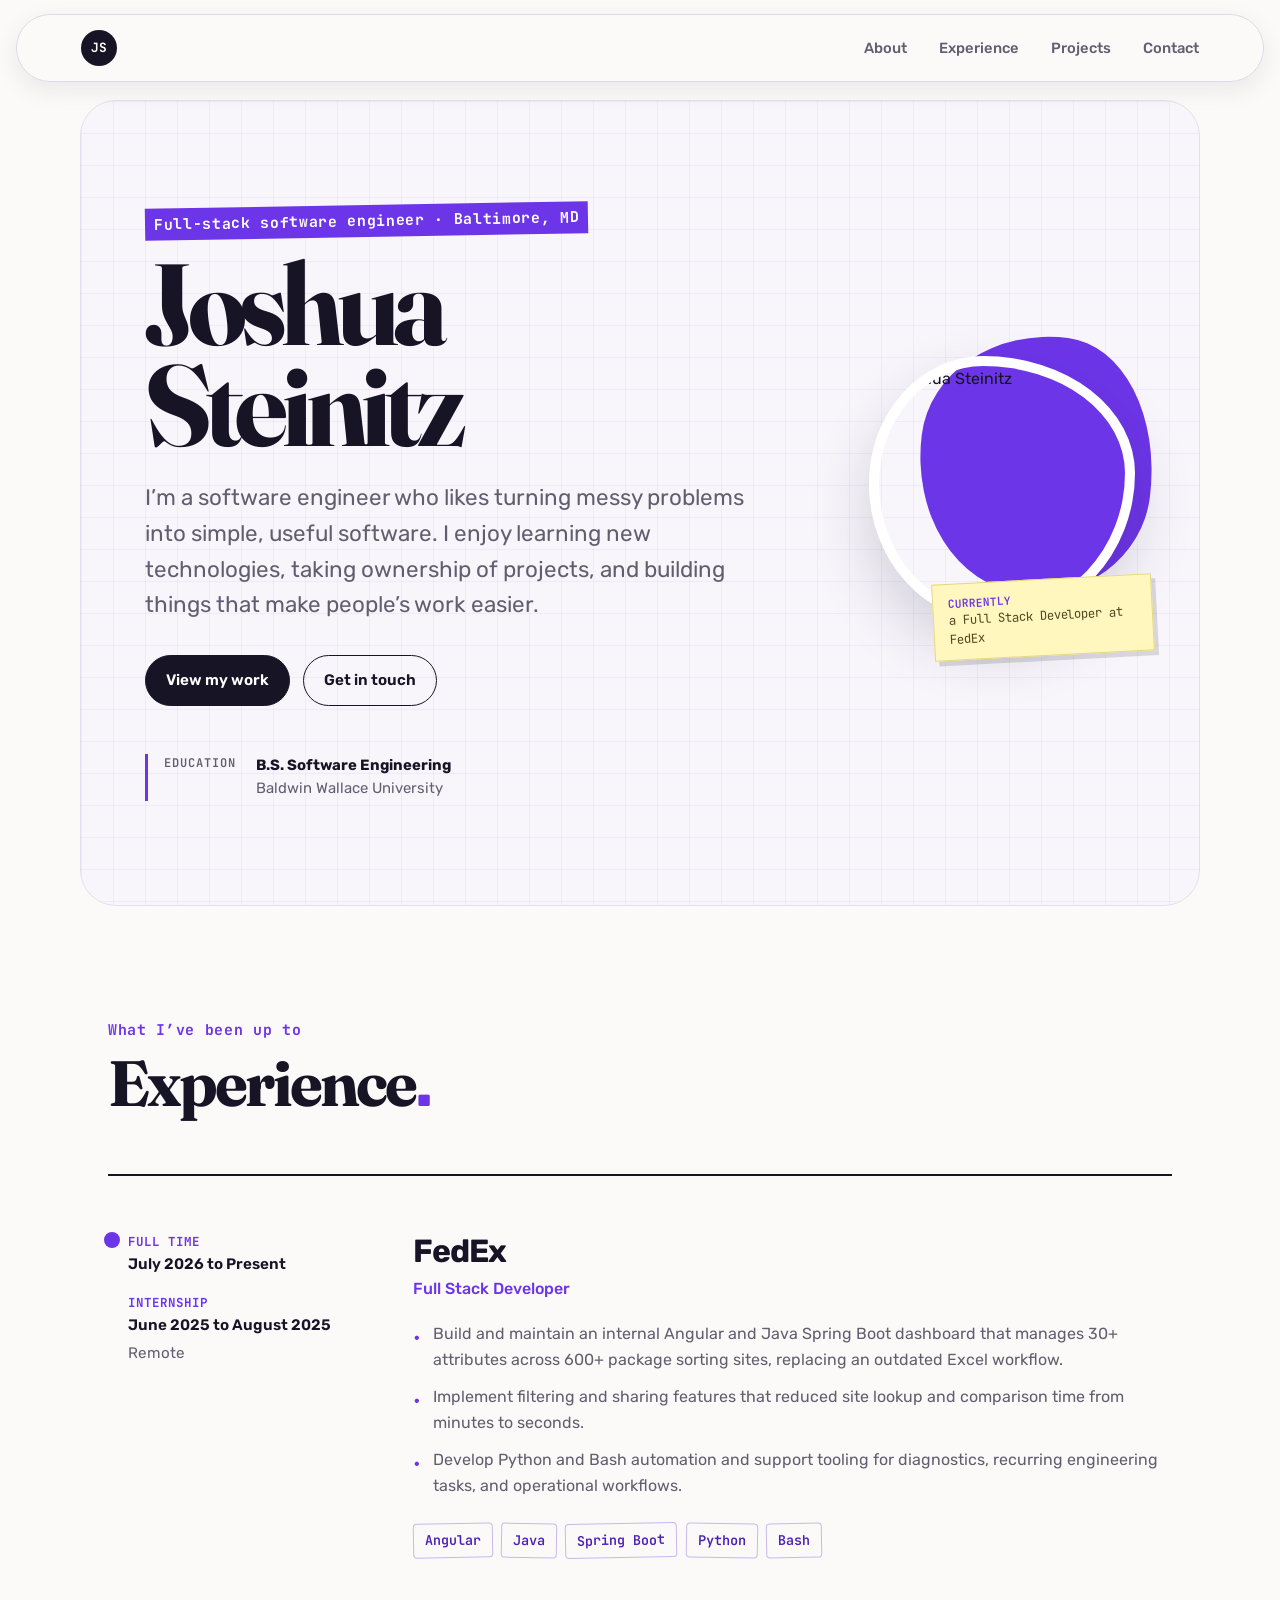
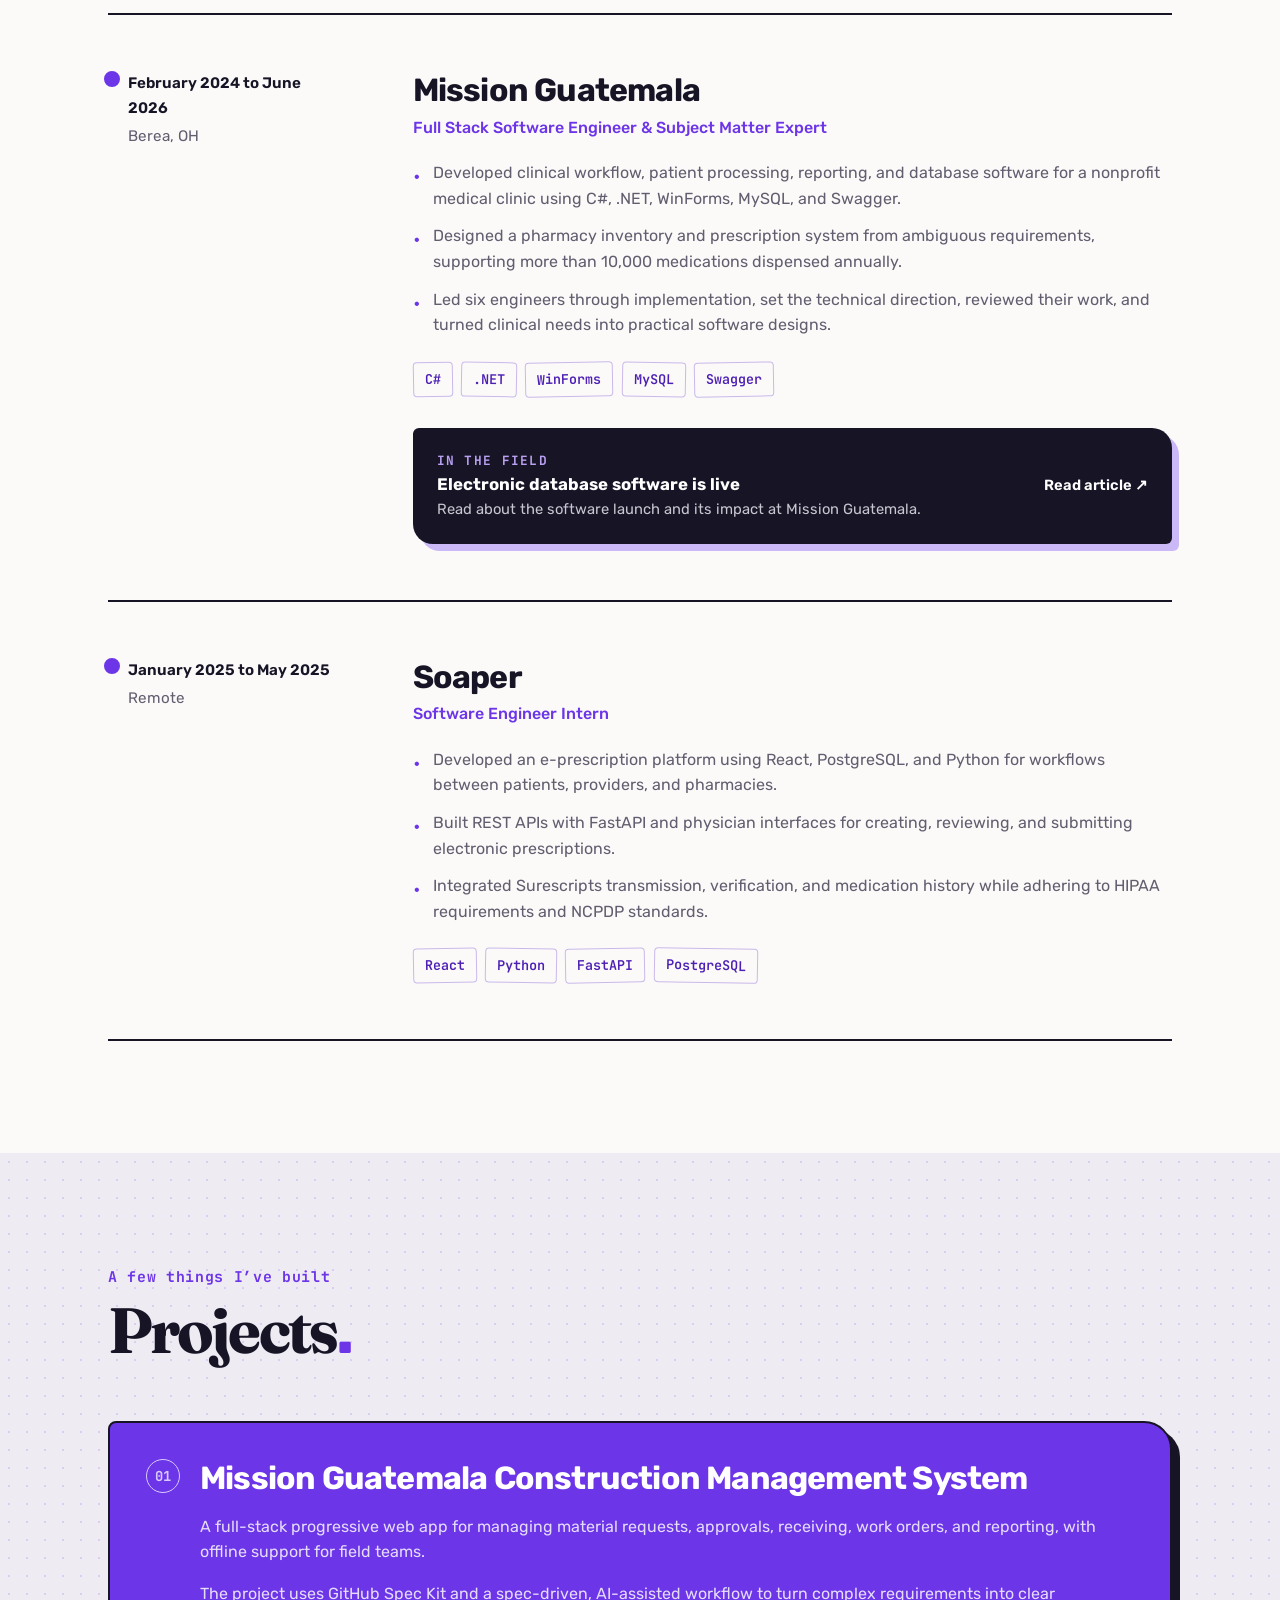
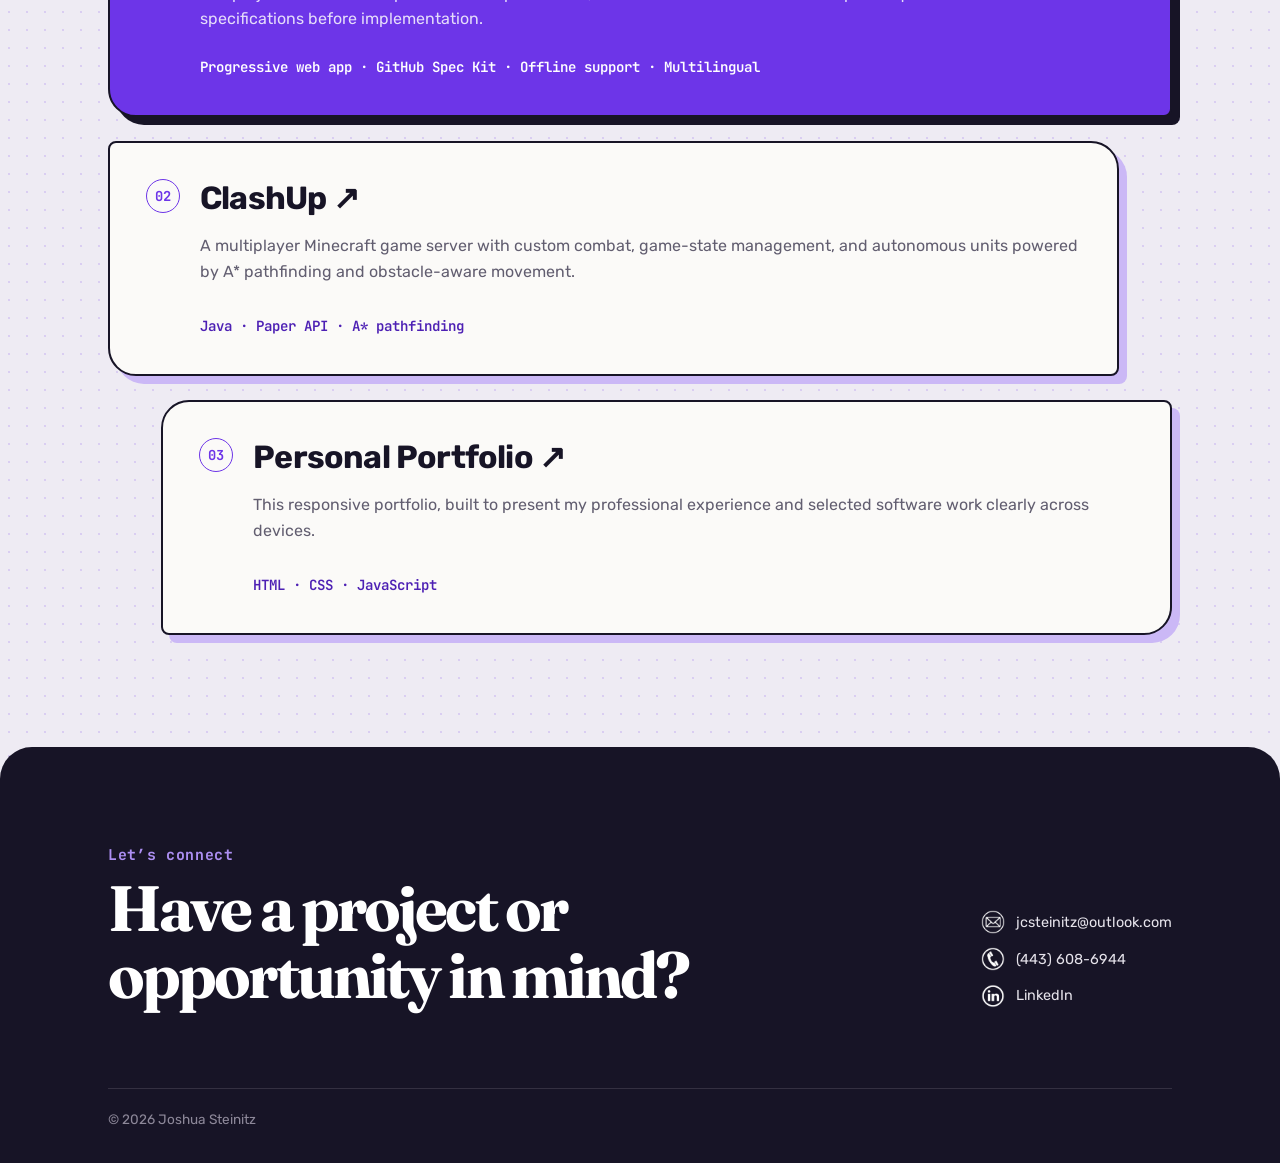
==== index.html @ c74c83f0 "tweak redesing #2" ====
<!doctype html>
<html lang="en">
  <head>
    <meta charset="UTF-8" />
    <meta name="viewport" content="width=device-width, initial-scale=1.0" />
    <meta
      name="description"
      content="Joshua Steinitz is a full-stack software engineer who builds useful tools for logistics, healthcare, and field teams."
    />
    <link
      rel="icon"
      type="image/png"
      href="/images/favicon-96x96.png"
      sizes="96x96"
    />
    <link rel="icon" type="image/svg+xml" href="/images/favicon.svg" />
    <link rel="shortcut icon" href="/images/favicon.ico" />
    <link
      rel="apple-touch-icon"
      sizes="180x180"
      href="/images/apple-touch-icon.png"
    />
    <link rel="manifest" href="/images/site.webmanifest" />
    <title>Joshua Steinitz | Software Engineer</title>
    <link rel="stylesheet" href="style.css" />
    <link rel="preconnect" href="https://fonts.googleapis.com" />
    <link rel="preconnect" href="https://fonts.gstatic.com" crossorigin />
    <link
      href="https://fonts.googleapis.com/css2?family=Fraunces:opsz,wght@9..144,600;9..144,700&family=JetBrains+Mono:wght@500;600&family=Rubik:wght@400;500;600;700&display=swap"
      rel="stylesheet"
    />
  </head>
  <body>
    <nav class="navbar" aria-label="Primary navigation">
      <a class="nav-name" href="#about">JS</a>
      <ul class="nav-list">
        <li><a href="#about">About</a></li>
        <li><a href="#experience">Experience</a></li>
        <li><a href="#projects">Projects</a></li>
        <li><a href="#contact">Contact</a></li>
      </ul>
    </nav>

    <main>
      <section class="hero" id="about">
        <div class="hero-copy">
          <p class="eyebrow">Full-stack software engineer · Baltimore, MD</p>
          <h1>Joshua Steinitz</h1>
          <p class="intro">
            I’m a software engineer who likes turning messy problems into
            simple, useful software. I enjoy learning new technologies, taking
            ownership of projects, and building things that make people’s work
            easier.
          </p>
          <div class="hero-actions">
            <a class="button button-primary" href="#experience">View my work</a>
            <a class="button button-secondary" href="#contact">Get in touch</a>
          </div>
          <div class="education" aria-label="Education">
            <span class="education-label">Education</span>
            <p>
              <strong>B.S. Software Engineering</strong><br />Baldwin Wallace
              University
            </p>
          </div>
        </div>
        <div class="portrait-wrap">
          <div class="portrait-accent" aria-hidden="true"></div>
          <img
            src="./images/headshot.png"
            alt="Joshua Steinitz"
            id="headshot"
          />
          <p class="portrait-note">
            <span>Currently</span> a Full Stack Developer at FedEx
          </p>
        </div>
      </section>

      <section class="section" id="experience">
        <div class="section-heading">
          <p class="eyebrow">What I’ve been up to</p>
          <h2>Experience</h2>
        </div>
        <div class="timeline">
          <article class="job">
            <div class="job-meta">
              <p class="dates">
                <span class="employment-type">Full time</span>July 2026 to
                Present
              </p>
              <p class="dates fedex-intern">
                <span class="employment-type">Internship</span>June 2025 to
                August 2025
              </p>
              <p class="location">Remote</p>
            </div>
            <div class="job-content">
              <div class="job-title">
                <h3>FedEx</h3>
                <p class="role">Full Stack Developer</p>
              </div>
              <ul class="job-desc">
                <li>
                  Build and maintain an internal Angular and Java Spring Boot
                  dashboard that manages 30+ attributes across 600+ package
                  sorting sites, replacing an outdated Excel workflow.
                </li>
                <li>
                  Implement filtering and sharing features that reduced site
                  lookup and comparison time from minutes to seconds.
                </li>
                <li>
                  Develop Python and Bash automation and support tooling for
                  diagnostics, recurring engineering tasks, and operational
                  workflows.
                </li>
              </ul>
              <div class="tags" aria-label="Technologies used">
                <span>Angular</span><span>Java</span><span>Spring Boot</span
                ><span>Python</span><span>Bash</span>
              </div>
            </div>
          </article>

          <article class="job">
            <div class="job-meta">
              <p class="dates">February 2024 to June 2026</p>
              <p class="location">Berea, OH</p>
            </div>
            <div class="job-content">
              <div class="job-title">
                <h3>Mission Guatemala</h3>
                <p class="role">
                  Full Stack Software Engineer &amp; Subject Matter Expert
                </p>
              </div>
              <ul class="job-desc">
                <li>
                  Developed clinical workflow, patient processing, reporting,
                  and database software for a nonprofit medical clinic using C#,
                  .NET, WinForms, MySQL, and Swagger.
                </li>
                <li>
                  Designed a pharmacy inventory and prescription system from
                  ambiguous requirements, supporting more than 10,000
                  medications dispensed annually.
                </li>
                <li>
                  Led six engineers through implementation, set the technical
                  direction, reviewed their work, and turned clinical needs into
                  practical software designs.
                </li>
              </ul>
              <div class="tags" aria-label="Technologies used">
                <span>C#</span><span>.NET</span><span>WinForms</span
                ><span>MySQL</span><span>Swagger</span>
              </div>
              <aside class="article">
                <div>
                  <p class="article-label">In the field</p>
                  <h4>Electronic database software is live</h4>
                  <p>
                    Read about the software launch and its impact at Mission
                    Guatemala.
                  </p>
                </div>
                <a
                  href="https://missionguatemala.com/news/newsroom/overview.html/article/2024/09/20/electronic-database-software-is-live-"
                  target="_blank"
                  rel="noopener noreferrer"
                  class="article-link"
                  >Read article <span aria-hidden="true">↗</span></a
                >
              </aside>
            </div>
          </article>

          <article class="job">
            <div class="job-meta">
              <p class="dates">January 2025 to May 2025</p>
              <p class="location">Remote</p>
            </div>
            <div class="job-content">
              <div class="job-title">
                <h3>Soaper</h3>
                <p class="role">Software Engineer Intern</p>
              </div>
              <ul class="job-desc">
                <li>
                  Developed an e-prescription platform using React, PostgreSQL,
                  and Python for workflows between patients, providers, and
                  pharmacies.
                </li>
                <li>
                  Built REST APIs with FastAPI and physician interfaces for
                  creating, reviewing, and submitting electronic prescriptions.
                </li>
                <li>
                  Integrated Surescripts transmission, verification, and
                  medication history while adhering to HIPAA requirements and
                  NCPDP standards.
                </li>
              </ul>
              <div class="tags" aria-label="Technologies used">
                <span>React</span><span>Python</span><span>FastAPI</span
                ><span>PostgreSQL</span>
              </div>
            </div>
          </article>
        </div>
      </section>

      <section class="projects-section" id="projects">
        <div class="section projects-inner">
          <div class="section-heading">
            <p class="eyebrow">A few things I’ve built</p>
            <h2>Projects</h2>
          </div>
          <div class="project-grid">
            <article class="project-card project-featured">
              <div class="project-number">01</div>
              <div>
                <h3>Mission Guatemala Construction Management System</h3>
                <p>
                  A full-stack progressive web app for managing material
                  requests, approvals, receiving, work orders, and reporting,
                  with offline support for field teams.
                </p>
                <p>
                  The project uses GitHub Spec Kit and a spec-driven,
                  AI-assisted workflow to turn complex requirements into clear
                  specifications before implementation.
                </p>
                <p class="project-tech">
                  Progressive web app · GitHub Spec Kit · Offline support ·
                  Multilingual
                </p>
              </div>
            </article>
            <a
              class="project-card"
              href="https://www.minehut.com/servers/clashup"
              target="_blank"
              rel="noopener noreferrer"
            >
              <div class="project-number">02</div>
              <div>
                <h3>ClashUp <span aria-hidden="true">↗</span></h3>
                <p>
                  A multiplayer Minecraft game server with custom combat,
                  game-state management, and autonomous units powered by A*
                  pathfinding and obstacle-aware movement.
                </p>
                <p class="project-tech">Java · Paper API · A* pathfinding</p>
              </div>
            </a>
            <a
              class="project-card"
              href="https://github.com/jcsteinitz/joshuasteinitz.com"
              target="_blank"
              rel="noopener noreferrer"
            >
              <div class="project-number">03</div>
              <div>
                <h3>Personal Portfolio <span aria-hidden="true">↗</span></h3>
                <p>
                  This responsive portfolio, built to present my professional
                  experience and selected software work clearly across devices.
                </p>
                <p class="project-tech">HTML · CSS · JavaScript</p>
              </div>
            </a>
          </div>
        </div>
      </section>
    </main>

    <footer class="footer" id="contact">
      <div class="footer-content">
        <div>
          <p class="eyebrow">Let’s connect</p>
          <h2>Have a project or opportunity in mind?</h2>
        </div>
        <div class="contact-links">
          <a href="mailto:jcsteinitz@outlook.com"
            ><img src="./images/email.png" alt="" class="footer-icon" /><span
              >jcsteinitz@outlook.com</span
            ></a
          >
          <a href="tel:+14436086944"
            ><img src="./images/phone.png" alt="" class="footer-icon" /><span
              >(443) 608-6944</span
            ></a
          >
          <a
            href="https://www.linkedin.com/in/joshua-steinitz-ba0a35270"
            target="_blank"
            rel="noopener noreferrer"
            ><img src="./images/linkedin.png" alt="" class="footer-icon" /><span
              >LinkedIn</span
            ></a
          >
        </div>
      </div>
      <p class="copyright">© <span id="year"></span> Joshua Steinitz</p>
    </footer>
    <script src="script.js" defer></script>
  </body>
</html>
---- style.css ----
:root {
  --ink: #171426;
  --muted: #625e70;
  --paper: #fbfaf8;
  --surface: #f1eff6;
  --accent: #6d35e8;
  --line: #ddd8e5;
  --white: #fff;
  scroll-behavior: smooth;
}
* {
  box-sizing: border-box;
  margin: 0;
  padding: 0;
}
body {
  background: var(--paper);
  color: var(--ink);
  font-family: "Rubik", sans-serif;
  line-height: 1.6;
}
a {
  color: inherit;
}
.navbar {
  align-items: center;
  backdrop-filter: blur(14px);
  background: rgba(251, 250, 248, 0.92);
  border-bottom: 1px solid var(--line);
  display: flex;
  height: 68px;
  justify-content: space-between;
  padding: 0 max(5vw, 24px);
  position: sticky;
  top: 0;
  width: 100%;
  z-index: 10;
}
.nav-name {
  align-items: center;
  background: var(--ink);
  border-radius: 50%;
  color: #fff;
  display: flex;
  font-size: 0.8rem;
  font-weight: 700;
  height: 36px;
  justify-content: center;
  text-decoration: none;
  width: 36px;
}
.nav-list {
  display: flex;
  gap: clamp(1rem, 3vw, 2rem);
  list-style: none;
}
.nav-list a {
  color: var(--muted);
  font-size: 0.92rem;
  font-weight: 500;
  text-decoration: none;
}
.nav-list a:hover,
.nav-list a:focus-visible {
  color: var(--accent);
}
.hero,
.section,
.footer-content {
  margin: 0 auto;
  max-width: 1120px;
  padding-left: 28px;
  padding-right: 28px;
}
.hero {
  align-items: center;
  display: grid;
  gap: clamp(3rem, 8vw, 7rem);
  grid-template-columns: minmax(0, 1.4fr) minmax(260px, 0.6fr);
  min-height: calc(100vh - 68px);
  padding-bottom: 7rem;
  padding-top: 6rem;
}
.eyebrow {
  color: var(--accent);
  font-size: 0.78rem;
  font-weight: 700;
  letter-spacing: 0.14em;
  text-transform: uppercase;
}
h1 {
  font-size: clamp(3.6rem, 8vw, 7rem);
  letter-spacing: -0.065em;
  line-height: 0.94;
  margin: 1rem 0 1.5rem;
}
.intro {
  color: var(--muted);
  font-size: clamp(1.2rem, 2.1vw, 1.55rem);
  max-width: 690px;
}
.hero-actions {
  display: flex;
  flex-wrap: wrap;
  gap: 0.8rem;
  margin-top: 2rem;
}
.button {
  border: 1px solid var(--ink);
  border-radius: 999px;
  display: inline-block;
  font-size: 0.95rem;
  font-weight: 600;
  padding: 0.75rem 1.25rem;
  text-decoration: none;
}
.button-primary {
  background: var(--ink);
  color: #fff;
}
.button:hover {
  transform: translateY(-2px);
}
.education {
  border-left: 3px solid var(--accent);
  display: flex;
  gap: 1.25rem;
  margin-top: 3rem;
  padding-left: 1rem;
}
.education-label {
  color: var(--muted);
  font-size: 0.75rem;
  font-weight: 600;
  letter-spacing: 0.08em;
  text-transform: uppercase;
}
.education p {
  color: var(--muted);
  font-size: 0.93rem;
}
.education strong {
  color: var(--ink);
}
.portrait-wrap {
  margin: auto;
  max-width: 330px;
  position: relative;
  width: 100%;
}
#headshot {
  aspect-ratio: 1;
  border: 10px solid #fff;
  border-radius: 42% 58% 55% 45%/46% 42% 58% 54%;
  box-shadow: 0 28px 60px rgba(38, 27, 69, 0.18);
  display: block;
  object-fit: cover;
  position: relative;
  width: 100%;
  z-index: 1;
}
.portrait-accent {
  background: var(--accent);
  border-radius: 50%;
  height: 78%;
  position: absolute;
  right: -12%;
  top: -10%;
  width: 78%;
}
.section {
  padding-bottom: 7rem;
  padding-top: 7rem;
}
.section-heading {
  margin-bottom: 3.5rem;
}
h2 {
  font-size: clamp(2.5rem, 5vw, 4rem);
  letter-spacing: -0.045em;
  line-height: 1.05;
  margin-top: 0.45rem;
}
.timeline {
  border-top: 1px solid var(--line);
}
.job {
  border-bottom: 1px solid var(--line);
  display: grid;
  gap: clamp(2rem, 6vw, 5rem);
  grid-template-columns: minmax(170px, 0.3fr) minmax(0, 1fr);
  padding: 3.5rem 0;
}
.job-meta p {
  color: var(--muted);
  font-size: 0.88rem;
}
.job-meta .dates {
  color: var(--ink);
  font-weight: 600;
}
.location {
  margin-top: 0.25rem;
}
.job-title {
  margin-bottom: 1.25rem;
}
.job h3,
.project-card h3 {
  font-size: clamp(1.45rem, 2.7vw, 2rem);
  letter-spacing: -0.025em;
  line-height: 1.2;
}
.role {
  color: var(--accent);
  font-size: 1rem;
  font-weight: 500;
  margin-top: 0.3rem;
}
.job-desc {
  color: var(--muted);
  display: grid;
  gap: 0.75rem;
  list-style: none;
}
.job-desc li {
  padding-left: 1.3rem;
  position: relative;
}
.job-desc li:before {
  color: var(--accent);
  content: "•";
  font-size: 1.25rem;
  left: 0;
  position: absolute;
}
.tags {
  display: flex;
  flex-wrap: wrap;
  gap: 0.5rem;
  margin-top: 1.5rem;
}
.tags span {
  background: var(--surface);
  border-radius: 999px;
  color: #4d20b4;
  font-size: 0.75rem;
  font-weight: 600;
  padding: 0.35rem 0.7rem;
}
.article {
  align-items: center;
  background: var(--ink);
  border-radius: 16px;
  color: #fff;
  display: flex;
  gap: 2rem;
  justify-content: space-between;
  margin-top: 2rem;
  padding: 1.4rem 1.5rem;
}
.article-label {
  color: #b9a0f2;
  font-size: 0.7rem;
  font-weight: 700;
  letter-spacing: 0.1em;
  text-transform: uppercase;
}
.article h4 {
  font-size: 1.05rem;
}
.article p:not(.article-label) {
  color: #c9c6d1;
  font-size: 0.85rem;
}
.article-link {
  flex: none;
  font-size: 0.85rem;
  font-weight: 600;
  text-decoration: none;
}
.projects-section {
  background: var(--surface);
}
.project-grid {
  display: grid;
  gap: 1rem;
  grid-template-columns: repeat(2, minmax(0, 1fr));
}
.project-card {
  background: var(--paper);
  border: 1px solid transparent;
  border-radius: 18px;
  color: var(--ink);
  display: flex;
  gap: 1.25rem;
  min-height: 280px;
  padding: clamp(1.5rem, 3vw, 2.25rem);
  text-decoration: none;
  transition: 0.18s;
}
.project-card:hover {
  border-color: #cfc5df;
  transform: translateY(-4px);
}
.project-featured {
  background: var(--accent);
  color: #fff;
  grid-column: 1/-1;
  min-height: 250px;
}
.project-number {
  color: var(--accent);
  font-size: 0.75rem;
  font-weight: 700;
}
.project-featured .project-number {
  color: #d8caff;
}
.project-card p:not(.project-tech) {
  color: var(--muted);
  margin-top: 1rem;
}
.project-featured p:not(.project-tech) {
  color: #e5dcfa;
}
.project-tech {
  color: #4d20b4;
  font-size: 0.78rem;
  font-weight: 600;
  margin-top: 1.5rem;
}
.project-featured .project-tech {
  color: #fff;
}
.footer {
  background: var(--ink);
  color: #fff;
  padding: 6rem 0 2rem;
}
.footer-content {
  align-items: end;
  display: grid;
  gap: 4rem;
  grid-template-columns: minmax(0, 1fr) auto;
}
.footer h2 {
  max-width: 700px;
}
.footer .eyebrow {
  color: #ad8ff3;
}
.contact-links {
  display: grid;
  gap: 0.8rem;
}
.contact-links a {
  align-items: center;
  color: #e6e3eb;
  display: flex;
  font-size: 0.9rem;
  gap: 0.7rem;
  text-decoration: none;
}
.footer-icon {
  height: 24px;
  object-fit: contain;
  width: 24px;
}
.copyright {
  border-top: 1px solid #343041;
  color: #8d8899;
  font-size: 0.75rem;
  margin: 5rem auto 0;
  max-width: 1064px;
  padding-top: 1.25rem;
}
@media (max-width: 760px) {
  .navbar {
    height: 60px;
    padding: 0 18px;
  }
  .nav-name {
    display: none;
  }
  .nav-list {
    gap: 1rem;
    justify-content: center;
    width: 100%;
  }
  .nav-list a {
    font-size: 0.78rem;
  }
  .hero {
    gap: 3.5rem;
    grid-template-columns: 1fr;
    min-height: auto;
    padding: 4.5rem 28px 5rem;
  }
  .portrait-wrap {
    max-width: 250px;
    order: -1;
  }
  .education {
    display: block;
  }
  .education-label {
    display: block;
    margin-bottom: 0.35rem;
  }
  .section {
    padding-bottom: 5rem;
    padding-top: 5rem;
  }
  .job {
    gap: 1.25rem;
    grid-template-columns: 1fr;
    padding: 2.5rem 0;
  }
  .article {
    align-items: flex-start;
    flex-direction: column;
    gap: 1rem;
  }
  .project-grid {
    grid-template-columns: 1fr;
  }
  .project-featured {
    grid-column: auto;
  }
  .project-card {
    min-height: auto;
  }
  .footer-content {
    align-items: start;
    grid-template-columns: 1fr;
  }
  .copyright {
    margin-left: 28px;
    margin-right: 28px;
  }
}

.intro {
  font-size: clamp(1.1rem, 1.8vw, 1.4rem);
}

.hero {
  padding-bottom: 6.5rem;
  padding-top: 6.5rem;
}

@media (max-width: 760px) {
  .hero {
    padding-bottom: 4.75rem;
    padding-top: 4.75rem;
  }
}
@media (prefers-reduced-motion: reduce) {
  :root {
    scroll-behavior: auto;
  }
  * {
    transition: none !important;
  }
}

/* Small portrait and role-label refinements */
#headshot {
  border-radius: 50%;
}
.portrait-accent {
  border-radius: 45% 55% 48% 52%;
  height: 86%;
  right: -7%;
  top: -7%;
  transform: rotate(8deg);
  width: 86%;
}
.employment-type {
  color: var(--accent);
  display: block;
  font-size: 0.68rem;
  font-weight: 700;
  letter-spacing: 0.08em;
  text-transform: uppercase;
}
.fedex-intern {
  margin-top: 1rem;
}

/* A softer, more personal finish */
.eyebrow {
  font-size: 0.84rem;
  letter-spacing: 0.045em;
  text-transform: none;
}
.section-heading h2::after {
  color: var(--accent);
  content: ".";
}
.project-card > div:last-child {
  display: flex;
  flex: 1;
  flex-direction: column;
  height: 100%;
}
.project-tech {
  margin-top: auto;
  padding-top: 1.5rem;
}
.project-card:nth-child(2) {
  border-radius: 18px 30px 18px 30px;
}
.project-card:nth-child(3) {
  border-radius: 30px 18px 30px 18px;
}
#headshot {
  border-radius: 47% 53% 49% 51%/52% 46% 54% 48%;
}
.portrait-accent {
  border-radius: 52% 48% 55% 45%/45% 54% 46% 55%;
  height: 88%;
  right: -6%;
  top: -6%;
  transform: rotate(4deg);
  width: 88%;
}

/* Keep supporting text comfortably readable */
.job-meta p {
  font-size: 0.95rem;
}
.tags span {
  font-size: 0.84rem;
}
.article-label {
  font-size: 0.8rem;
}
.article p:not(.article-label),
.article-link {
  font-size: 0.92rem;
}
.project-number {
  font-size: 0.86rem;
}
.project-tech {
  font-size: 0.88rem;
}
.employment-type {
  font-size: 0.78rem;
}
.copyright {
  font-size: 0.85rem;
}
@media (max-width: 760px) {
  .nav-list a {
    font-size: 0.88rem;
  }
}

.eyebrow {
  font-size: 0.93rem;
}
#headshot {
  border-radius: 43% 57% 53% 47%/48% 44% 56% 52%;
}
.portrait-accent {
  border-radius: 57% 43% 50% 50%/44% 57% 43% 56%;
  right: -7%;
  top: -7%;
  transform: rotate(7deg);
}

/* Experimental field-notebook direction */
.navbar {
  border: 1px solid var(--line);
  border-radius: 999px;
  box-shadow: 0 8px 24px rgba(42, 31, 65, 0.08);
  margin: 14px 16px 0;
  top: 14px;
  width: calc(100% - 32px);
}
.nav-name,
.eyebrow,
.education-label,
.employment-type,
.tags span,
.project-number,
.project-tech,
.article-label {
  font-family: "JetBrains Mono", monospace;
}
.hero {
  background-color: #f8f6fb;
  background-image:
    linear-gradient(rgba(109, 53, 232, 0.055) 1px, transparent 1px),
    linear-gradient(90deg, rgba(109, 53, 232, 0.055) 1px, transparent 1px);
  background-size: 32px 32px;
  border: 1px solid #e5dfec;
  border-radius: 36px;
  margin-top: 18px;
  min-height: calc(100vh - 114px);
  padding-left: clamp(28px, 5vw, 64px);
  padding-right: clamp(28px, 5vw, 64px);
}
h1,
h2 {
  font-family: "Fraunces", serif;
  font-weight: 700;
}
h1 {
  font-size: clamp(4rem, 9vw, 7.7rem);
  letter-spacing: -0.055em;
  line-height: 0.88;
}
.section-heading h2::after {
  font-family: "Rubik", sans-serif;
}
.hero .eyebrow {
  background: var(--accent);
  color: #fff;
  display: inline-block;
  padding: 0.26rem 0.55rem;
  transform: rotate(-1deg);
}
.portrait-wrap {
  padding-bottom: 28px;
}
.portrait-note {
  background: #fff7bd;
  border: 1px solid #e4d982;
  bottom: -6px;
  box-shadow: 4px 5px 0 rgba(23, 20, 38, 0.14);
  color: #4f4720;
  font-family: "JetBrains Mono", monospace;
  font-size: 0.78rem;
  line-height: 1.45;
  max-width: 220px;
  padding: 0.7rem 0.9rem;
  position: absolute;
  right: -18px;
  transform: rotate(-3deg);
  z-index: 2;
}
.portrait-note span {
  color: var(--accent);
  display: block;
  font-size: 0.7rem;
  font-weight: 600;
  text-transform: uppercase;
}
.timeline {
  border-top: 2px solid var(--ink);
}
.job {
  border-bottom: 2px solid var(--ink);
}
.job-meta {
  position: relative;
}
.job-meta::before {
  background: var(--accent);
  border: 4px solid var(--paper);
  border-radius: 50%;
  content: "";
  height: 16px;
  left: -8px;
  position: absolute;
  top: -4px;
  width: 16px;
}
.job-meta {
  padding-left: 20px;
}
.tags span {
  background: transparent;
  border: 1px solid #c9b9eb;
  border-radius: 4px;
  transform: rotate(-1deg);
}
.tags span:nth-child(even) {
  transform: rotate(1deg);
}
.article {
  border-radius: 6px 20px 6px 20px;
  box-shadow: 7px 7px 0 #cbb8f6;
}
.project-grid {
  display: grid;
  gap: 1.5rem;
  grid-template-columns: 1fr;
}
.project-card,
.project-card:nth-child(2),
.project-card:nth-child(3) {
  border: 2px solid var(--ink);
  border-radius: 8px 28px 8px 28px;
  box-shadow: 8px 8px 0 #cbb8f6;
  min-height: 235px;
}
.project-card:nth-child(2) {
  margin-right: 5%;
}
.project-card:nth-child(3) {
  border-radius: 28px 8px 28px 8px;
  margin-left: 5%;
}
.project-featured {
  box-shadow: 8px 8px 0 var(--ink);
  grid-column: auto;
}
a.project-card:hover,
a.project-card:focus-visible {
  border-color: var(--ink);
  box-shadow: 11px 11px 0 #b69cf1;
  transform: translate(-3px, -3px);
}
.project-number {
  align-items: center;
  border: 1px solid currentColor;
  border-radius: 50%;
  display: flex;
  flex: 0 0 auto;
  height: 34px;
  justify-content: center;
  padding-top: 0;
  width: 34px;
}
.projects-section {
  background-color: #eeebf3;
  background-image: radial-gradient(
    rgba(109, 53, 232, 0.16) 1px,
    transparent 1px
  );
  background-size: 18px 18px;
}
.footer {
  border-radius: 32px 32px 0 0;
}
@media (max-width: 760px) {
  .navbar {
    margin: 8px 8px 0;
    top: 8px;
    width: calc(100% - 16px);
  }
  .hero {
    border-radius: 24px;
    margin-left: 8px;
    margin-right: 8px;
    padding-left: 22px;
    padding-right: 22px;
  }
  .portrait-note {
    right: -8px;
  }
  .job-meta::before {
    display: none;
  }
  .job-meta {
    padding-left: 0;
  }
  .project-card:nth-child(2),
  .project-card:nth-child(3) {
    margin-left: 0;
    margin-right: 0;
  }
  .project-card {
    flex-direction: column;
  }
  .footer {
    border-radius: 24px 24px 0 0;
  }
}

html {
  background: var(--paper);
}
.footer {
  background-color: #eeebf3;
  background-image: radial-gradient(
    rgba(109, 53, 232, 0.16) 1px,
    transparent 1px
  );
  background-size: 18px 18px;
  border-radius: 0;
  box-shadow: 0 30px 0 30px var(--ink);
  isolation: isolate;
  overflow: hidden;
  position: relative;
}
.footer::before {
  background: var(--ink);
  border-radius: 32px 32px 0 0;
  content: "";
  inset: 0;
  position: absolute;
  z-index: 0;
}
.footer-content,
.copyright {
  position: relative;
  z-index: 1;
}
@media (max-width: 760px) {
  .footer {
    border-radius: 0;
  }
  .footer::before {
    border-radius: 24px 24px 0 0;
  }
}
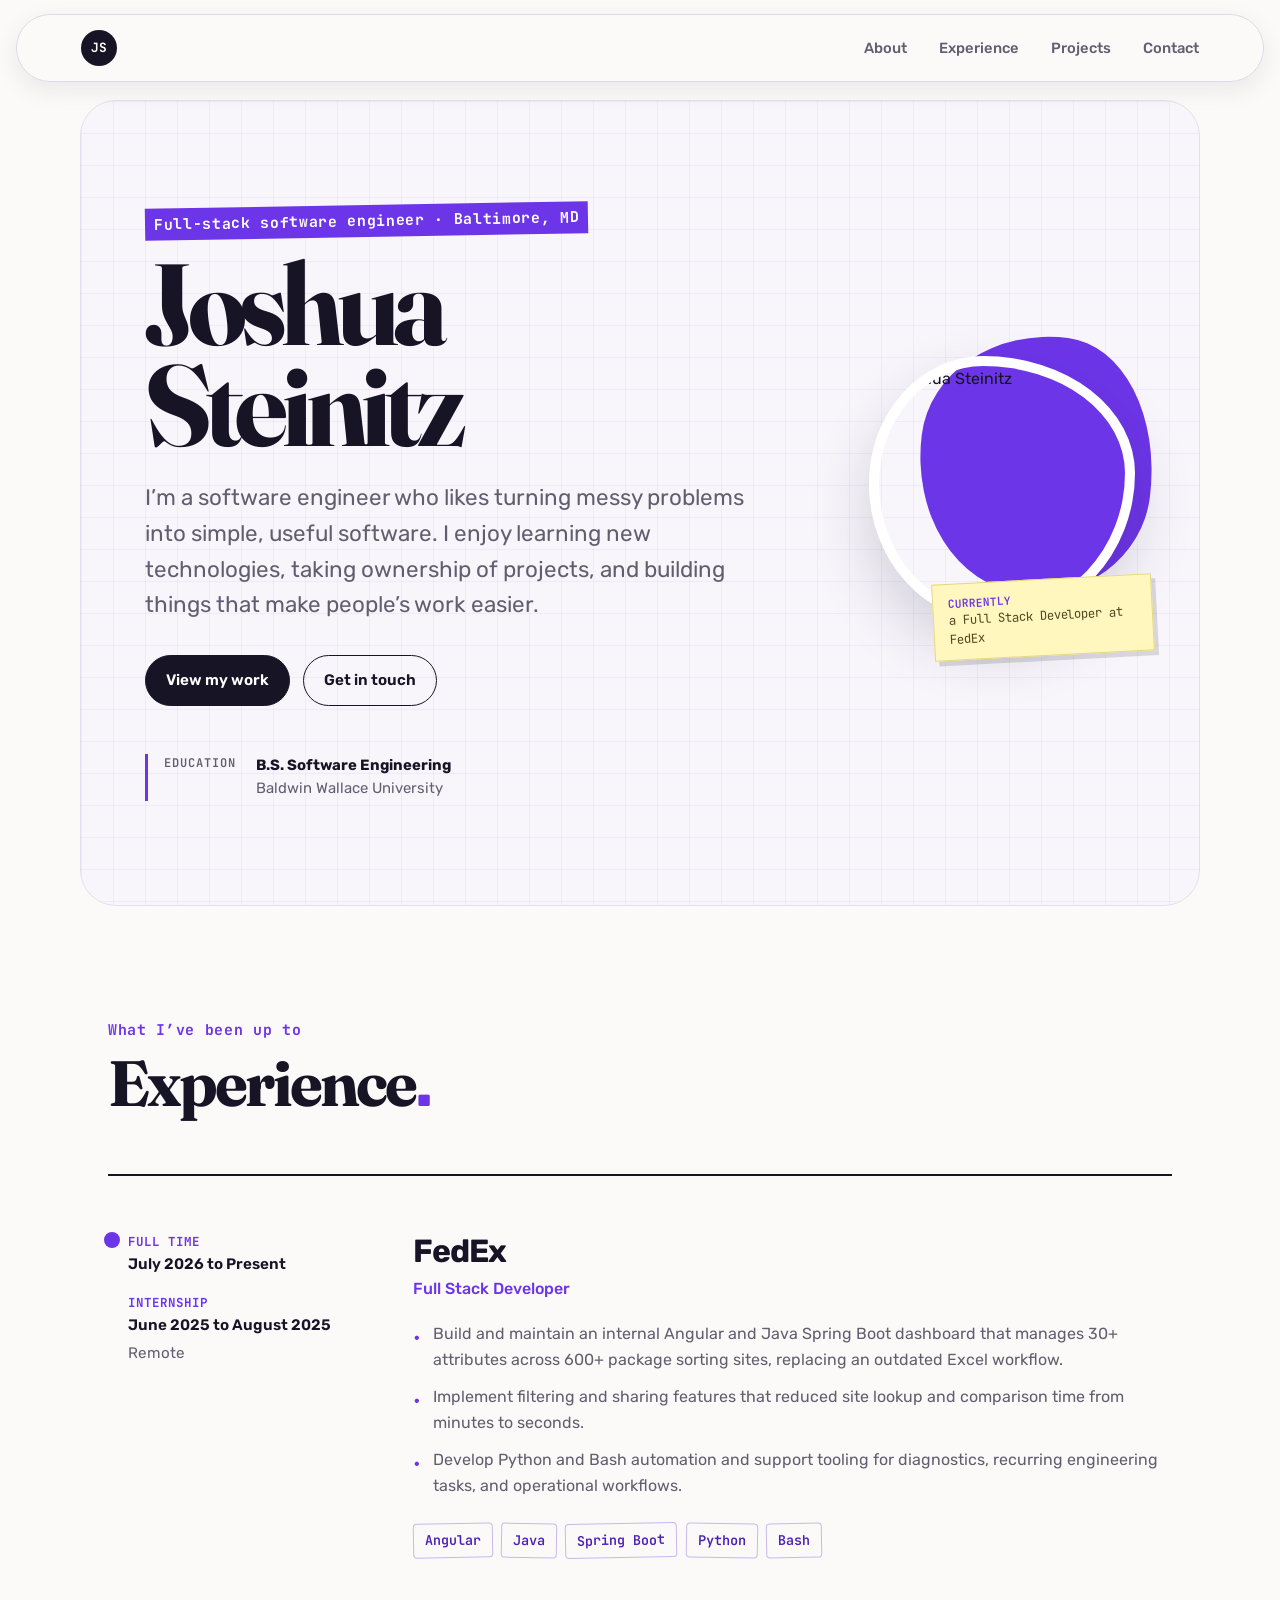
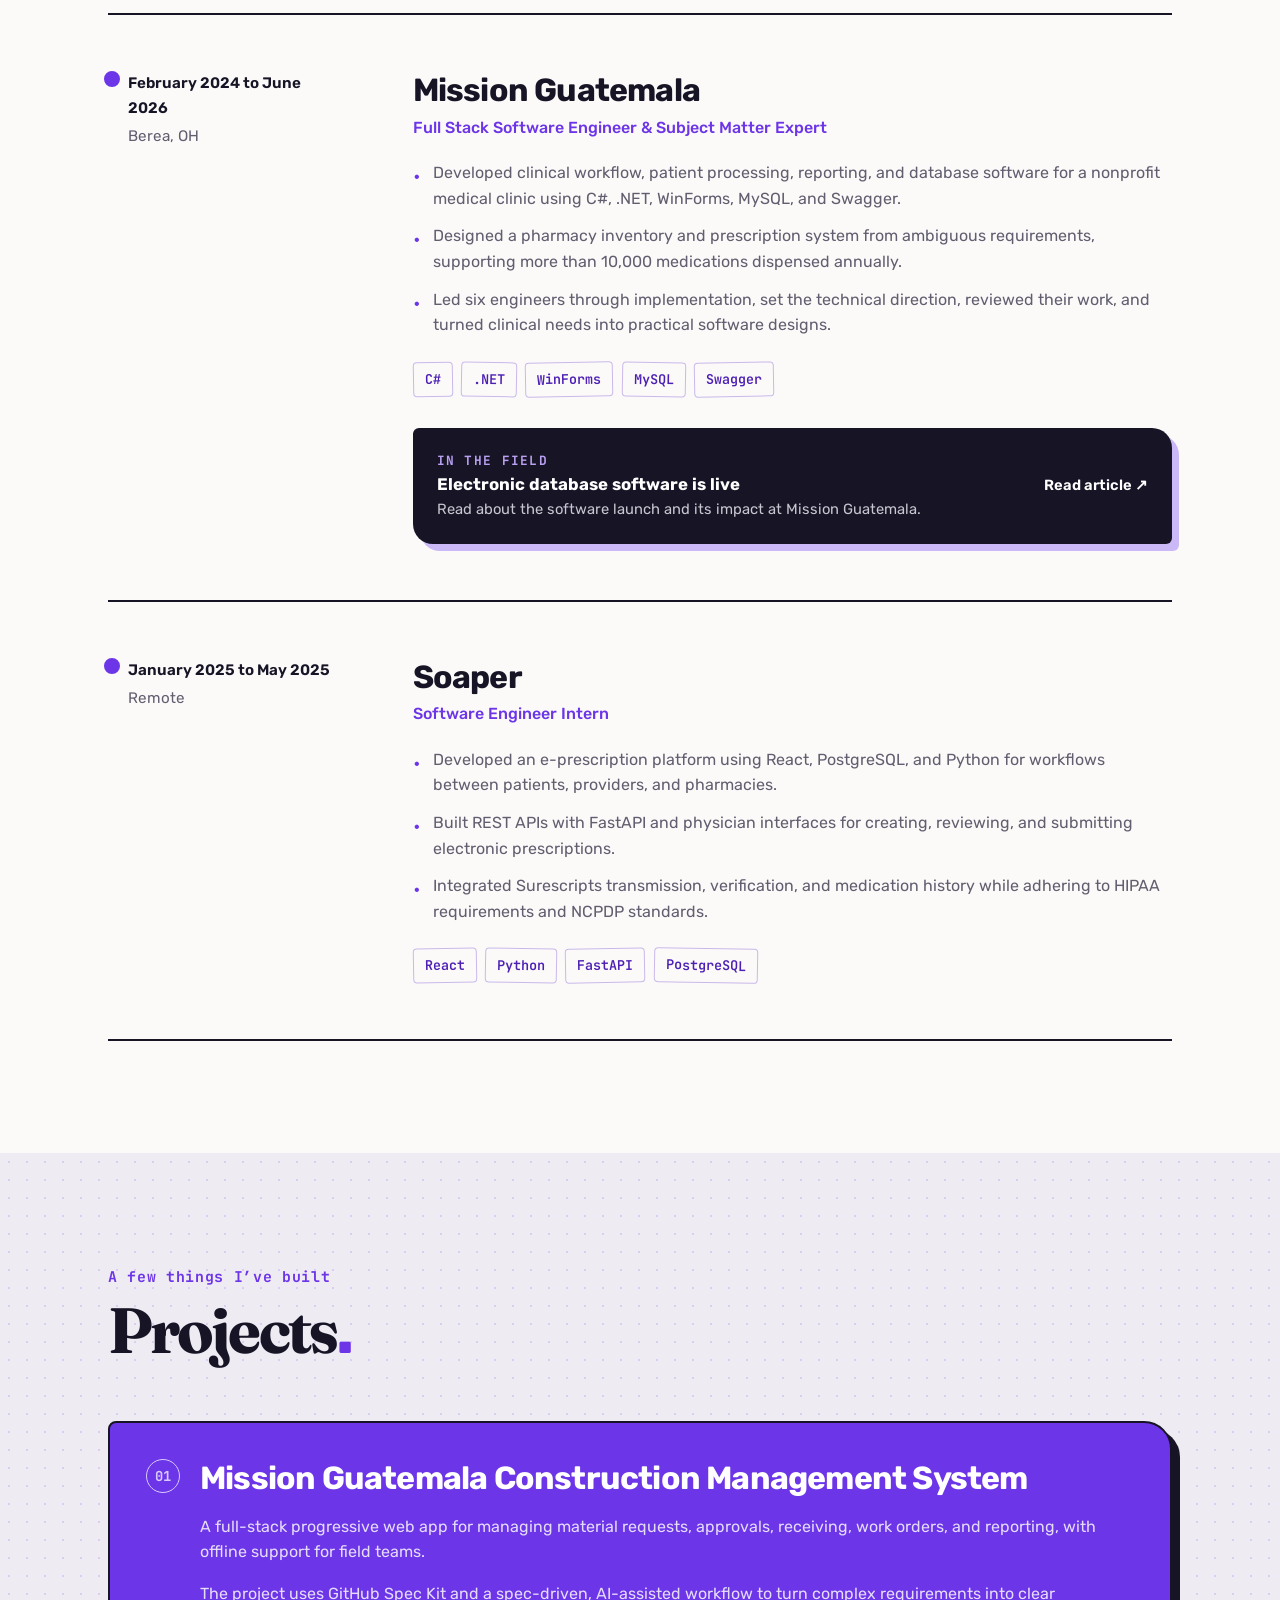
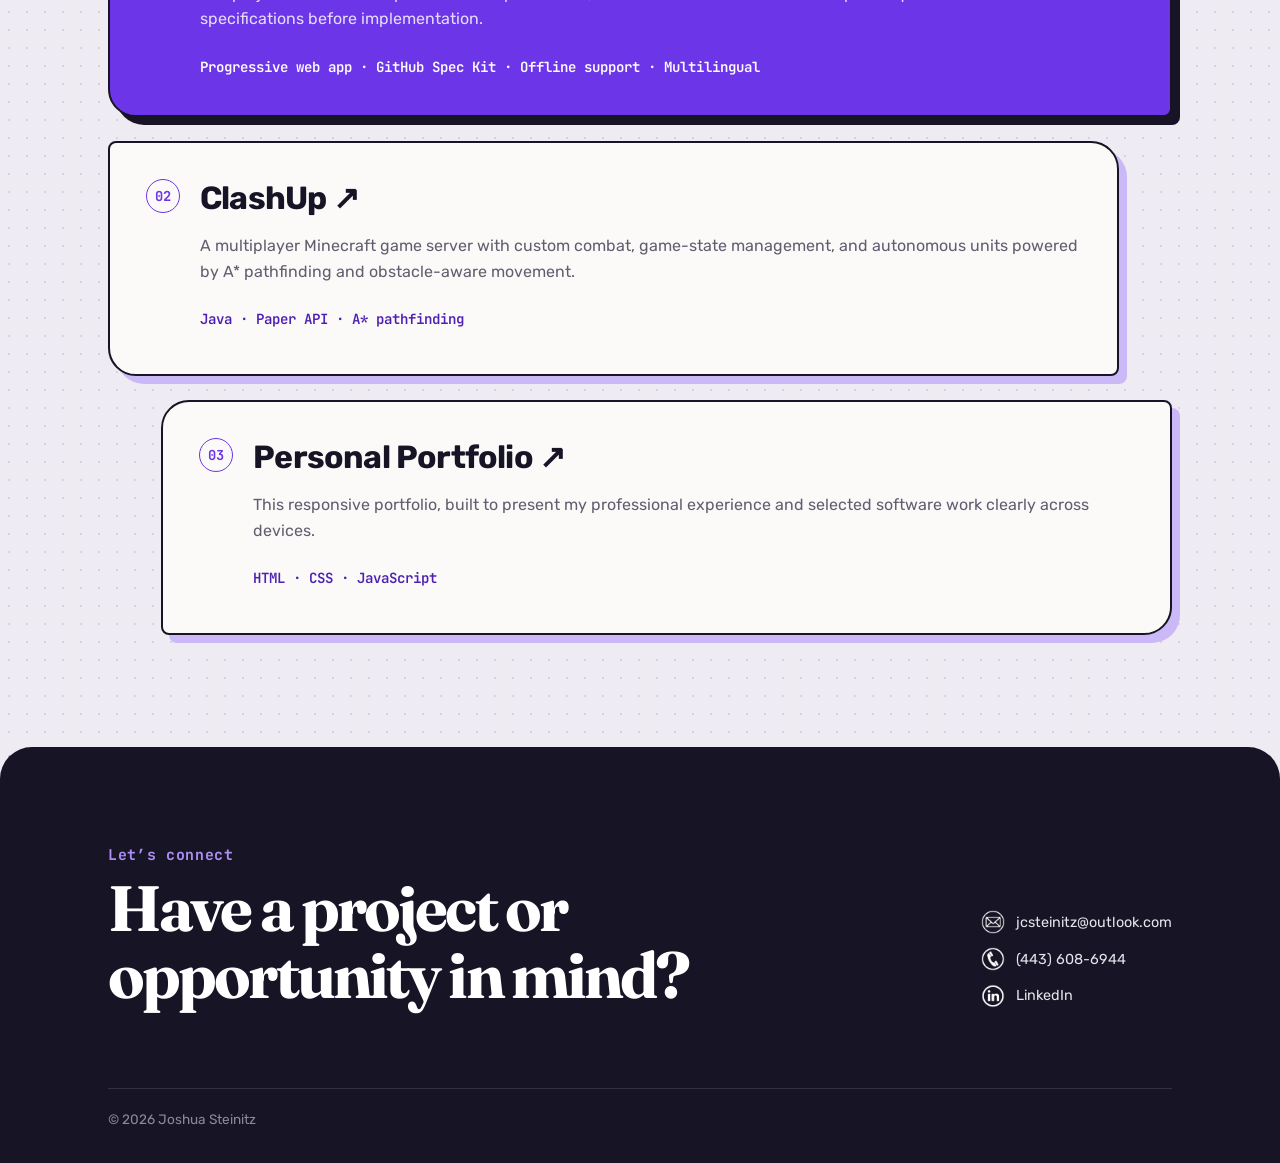
==== commit 157f344d: "fix project card bug, fix favicon bug" ====
--- a/index.html
+++ b/index.html
@@ -7,14 +7,7 @@
       name="description"
       content="Joshua Steinitz is a full-stack software engineer who builds useful tools for logistics, healthcare, and field teams."
     />
-    <link
-      rel="icon"
-      type="image/png"
-      href="/images/favicon-96x96.png"
-      sizes="96x96"
-    />
-    <link rel="icon" type="image/svg+xml" href="/images/favicon.svg" />
-    <link rel="shortcut icon" href="/images/favicon.ico" />
+    <link rel="icon" type="image/svg+xml" href="/images/favicon.svg?v=2" />
     <link
       rel="apple-touch-icon"
       sizes="180x180"
--- a/style.css
+++ b/style.css
@@ -60,9 +60,14 @@
   font-weight: 500;
   text-decoration: none;
 }
-.nav-list a:hover,
 .nav-list a:focus-visible {
   color: var(--accent);
+}
+
+@media (hover: hover) and (pointer: fine) {
+  .nav-list a:hover {
+    color: var(--accent);
+  }
 }
 .hero,
 .section,
@@ -714,7 +719,7 @@
 a.project-card:focus-visible {
   border-color: var(--ink);
   box-shadow: 11px 11px 0 #b69cf1;
-  transform: translate(-3px, -3px);
+  transform: translateY(-4px);
 }
 .project-number {
   align-items: center;
@@ -810,3 +815,13 @@
     border-radius: 24px 24px 0 0;
   }
 }
+
+.project-card > div:last-child {
+  display: block;
+  height: auto;
+}
+
+.project-tech {
+  margin-top: 1.5rem;
+  padding-top: 0;
+}
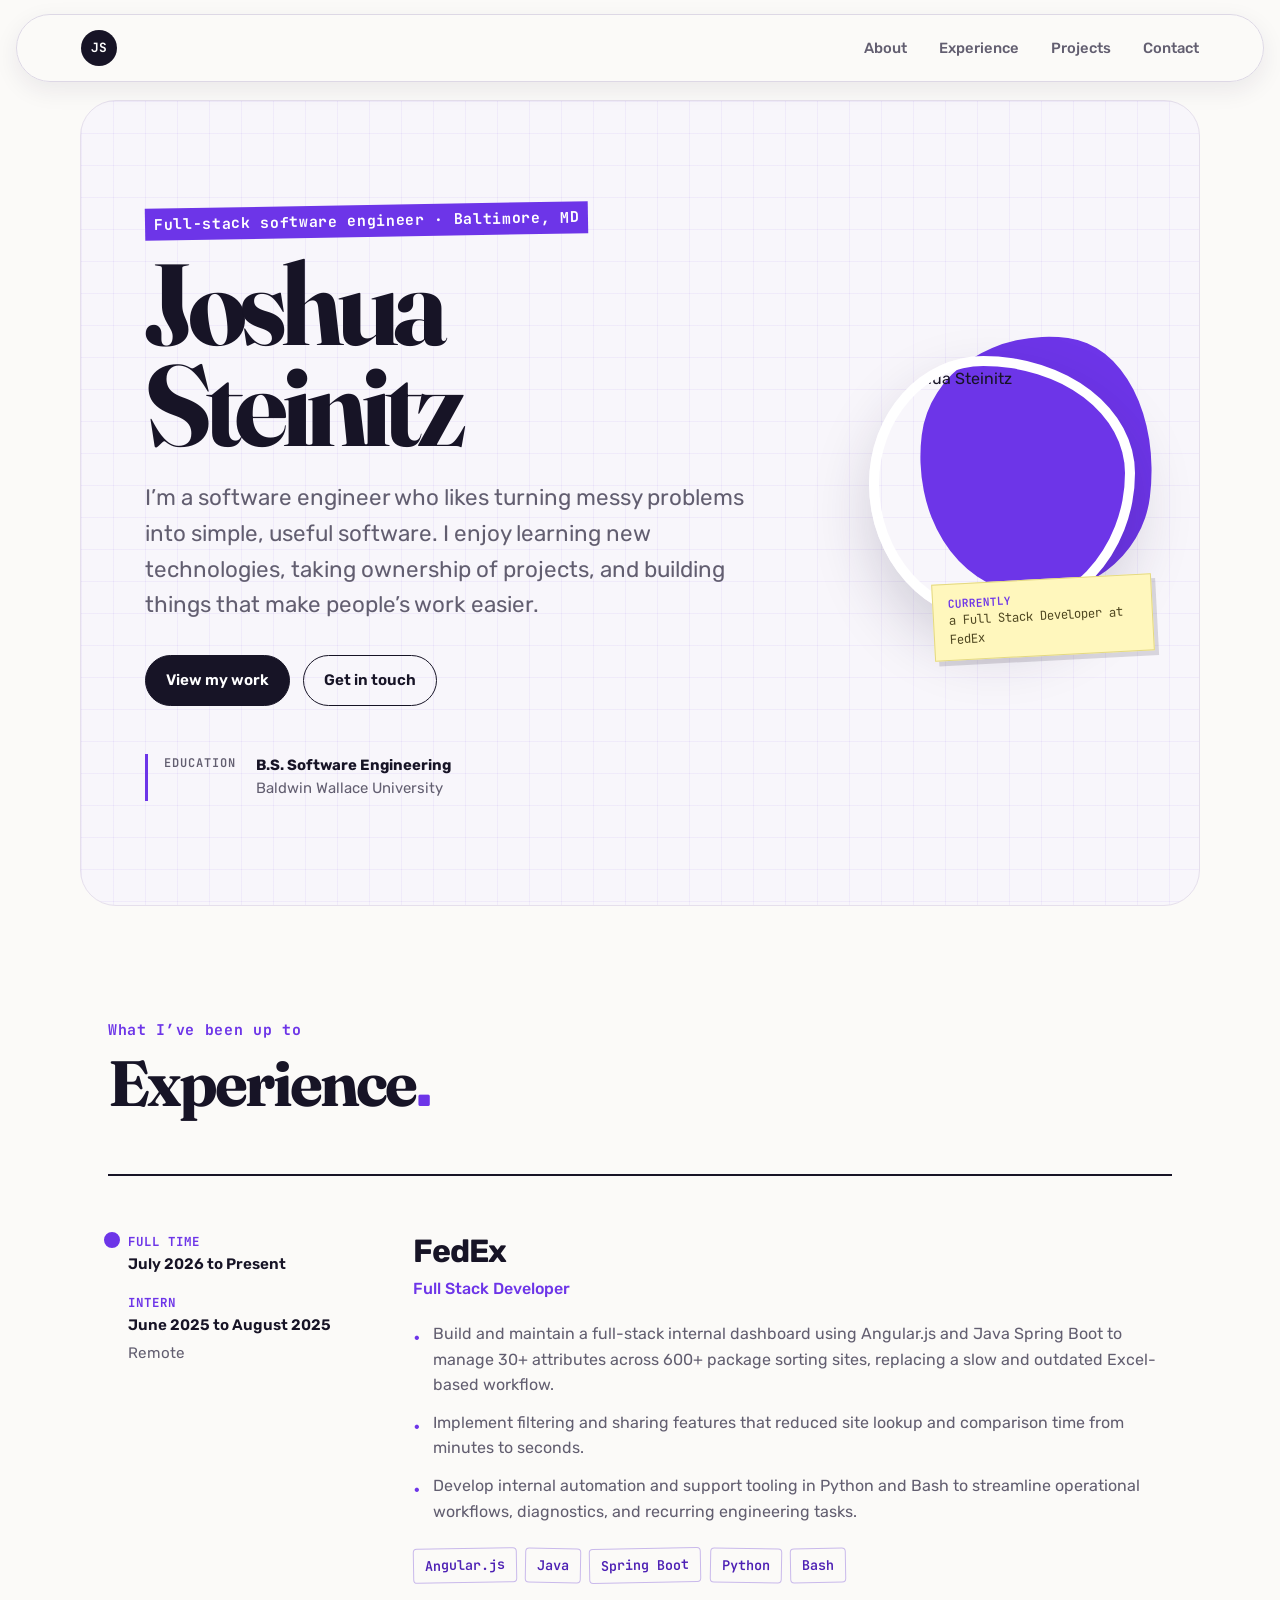
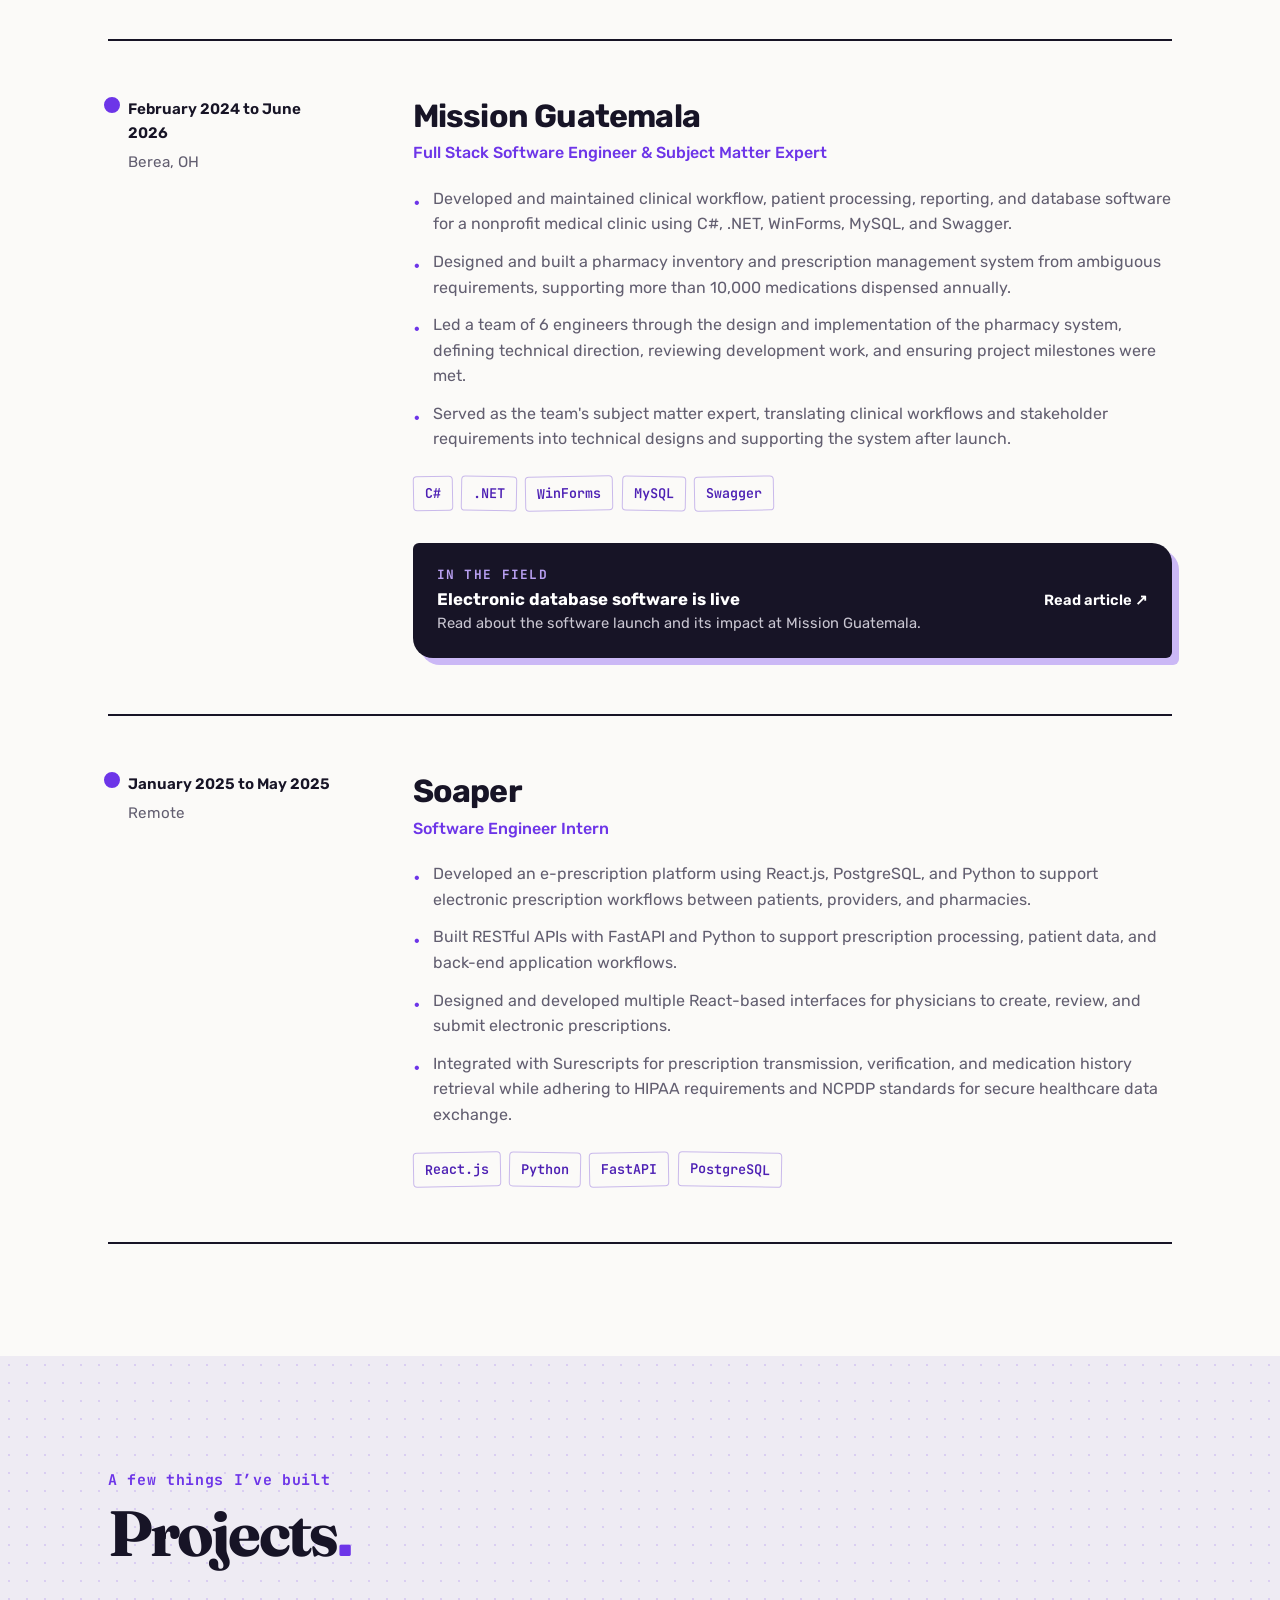
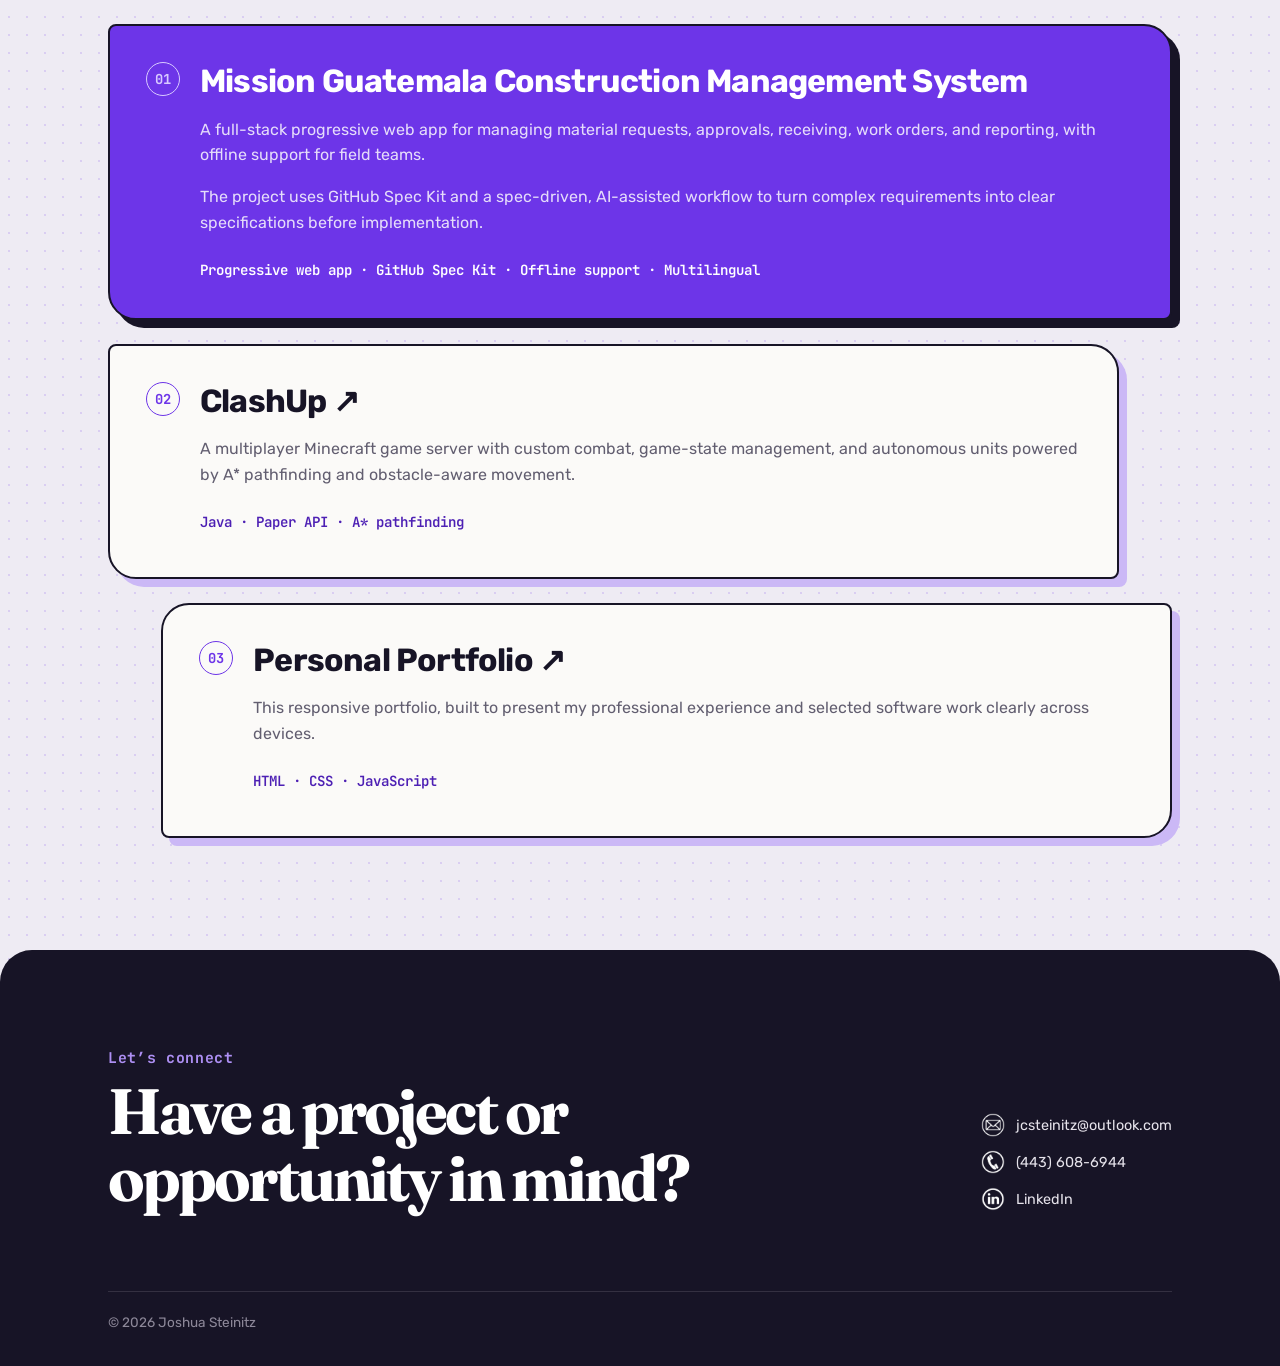
==== commit d23ce7cb: "update job descriptions" ====
--- a/index.html
+++ b/index.html
@@ -79,11 +79,11 @@
           <article class="job">
             <div class="job-meta">
               <p class="dates">
-                <span class="employment-type">Full time</span>July 2026 to
+                <span class="employment-type">Full Time</span>July 2026 to
                 Present
               </p>
               <p class="dates fedex-intern">
-                <span class="employment-type">Internship</span>June 2025 to
+                <span class="employment-type">Intern</span>June 2025 to
                 August 2025
               </p>
               <p class="location">Remote</p>
@@ -95,22 +95,23 @@
               </div>
               <ul class="job-desc">
                 <li>
-                  Build and maintain an internal Angular and Java Spring Boot
-                  dashboard that manages 30+ attributes across 600+ package
-                  sorting sites, replacing an outdated Excel workflow.
+                  Build and maintain a full-stack internal dashboard using
+                  Angular.js and Java Spring Boot to manage 30+ attributes
+                  across 600+ package sorting sites, replacing a slow and
+                  outdated Excel-based workflow.
                 </li>
                 <li>
                   Implement filtering and sharing features that reduced site
                   lookup and comparison time from minutes to seconds.
                 </li>
                 <li>
-                  Develop Python and Bash automation and support tooling for
-                  diagnostics, recurring engineering tasks, and operational
-                  workflows.
+                  Develop internal automation and support tooling in Python and
+                  Bash to streamline operational workflows, diagnostics, and
+                  recurring engineering tasks.
                 </li>
               </ul>
               <div class="tags" aria-label="Technologies used">
-                <span>Angular</span><span>Java</span><span>Spring Boot</span
+                <span>Angular.js</span><span>Java</span><span>Spring Boot</span
                 ><span>Python</span><span>Bash</span>
               </div>
             </div>
@@ -130,19 +131,25 @@
               </div>
               <ul class="job-desc">
                 <li>
-                  Developed clinical workflow, patient processing, reporting,
-                  and database software for a nonprofit medical clinic using C#,
-                  .NET, WinForms, MySQL, and Swagger.
-                </li>
-                <li>
-                  Designed a pharmacy inventory and prescription system from
-                  ambiguous requirements, supporting more than 10,000
-                  medications dispensed annually.
-                </li>
-                <li>
-                  Led six engineers through implementation, set the technical
-                  direction, reviewed their work, and turned clinical needs into
-                  practical software designs.
+                  Developed and maintained clinical workflow, patient
+                  processing, reporting, and database software for a nonprofit
+                  medical clinic using C#, .NET, WinForms, MySQL, and Swagger.
+                </li>
+                <li>
+                  Designed and built a pharmacy inventory and prescription
+                  management system from ambiguous requirements, supporting
+                  more than 10,000 medications dispensed annually.
+                </li>
+                <li>
+                  Led a team of 6 engineers through the design and
+                  implementation of the pharmacy system, defining technical
+                  direction, reviewing development work, and ensuring project
+                  milestones were met.
+                </li>
+                <li>
+                  Served as the team's subject matter expert, translating
+                  clinical workflows and stakeholder requirements into
+                  technical designs and supporting the system after launch.
                 </li>
               </ul>
               <div class="tags" aria-label="Technologies used">
@@ -181,22 +188,29 @@
               </div>
               <ul class="job-desc">
                 <li>
-                  Developed an e-prescription platform using React, PostgreSQL,
-                  and Python for workflows between patients, providers, and
-                  pharmacies.
-                </li>
-                <li>
-                  Built REST APIs with FastAPI and physician interfaces for
-                  creating, reviewing, and submitting electronic prescriptions.
-                </li>
-                <li>
-                  Integrated Surescripts transmission, verification, and
-                  medication history while adhering to HIPAA requirements and
-                  NCPDP standards.
+                  Developed an e-prescription platform using React.js,
+                  PostgreSQL, and Python to support electronic prescription
+                  workflows between patients, providers, and pharmacies.
+                </li>
+                <li>
+                  Built RESTful APIs with FastAPI and Python to support
+                  prescription processing, patient data, and back-end
+                  application workflows.
+                </li>
+                <li>
+                  Designed and developed multiple React-based interfaces for
+                  physicians to create, review, and submit electronic
+                  prescriptions.
+                </li>
+                <li>
+                  Integrated with Surescripts for prescription transmission,
+                  verification, and medication history retrieval while adhering
+                  to HIPAA requirements and NCPDP standards for secure
+                  healthcare data exchange.
                 </li>
               </ul>
               <div class="tags" aria-label="Technologies used">
-                <span>React</span><span>Python</span><span>FastAPI</span
+                <span>React.js</span><span>Python</span><span>FastAPI</span
                 ><span>PostgreSQL</span>
               </div>
             </div>
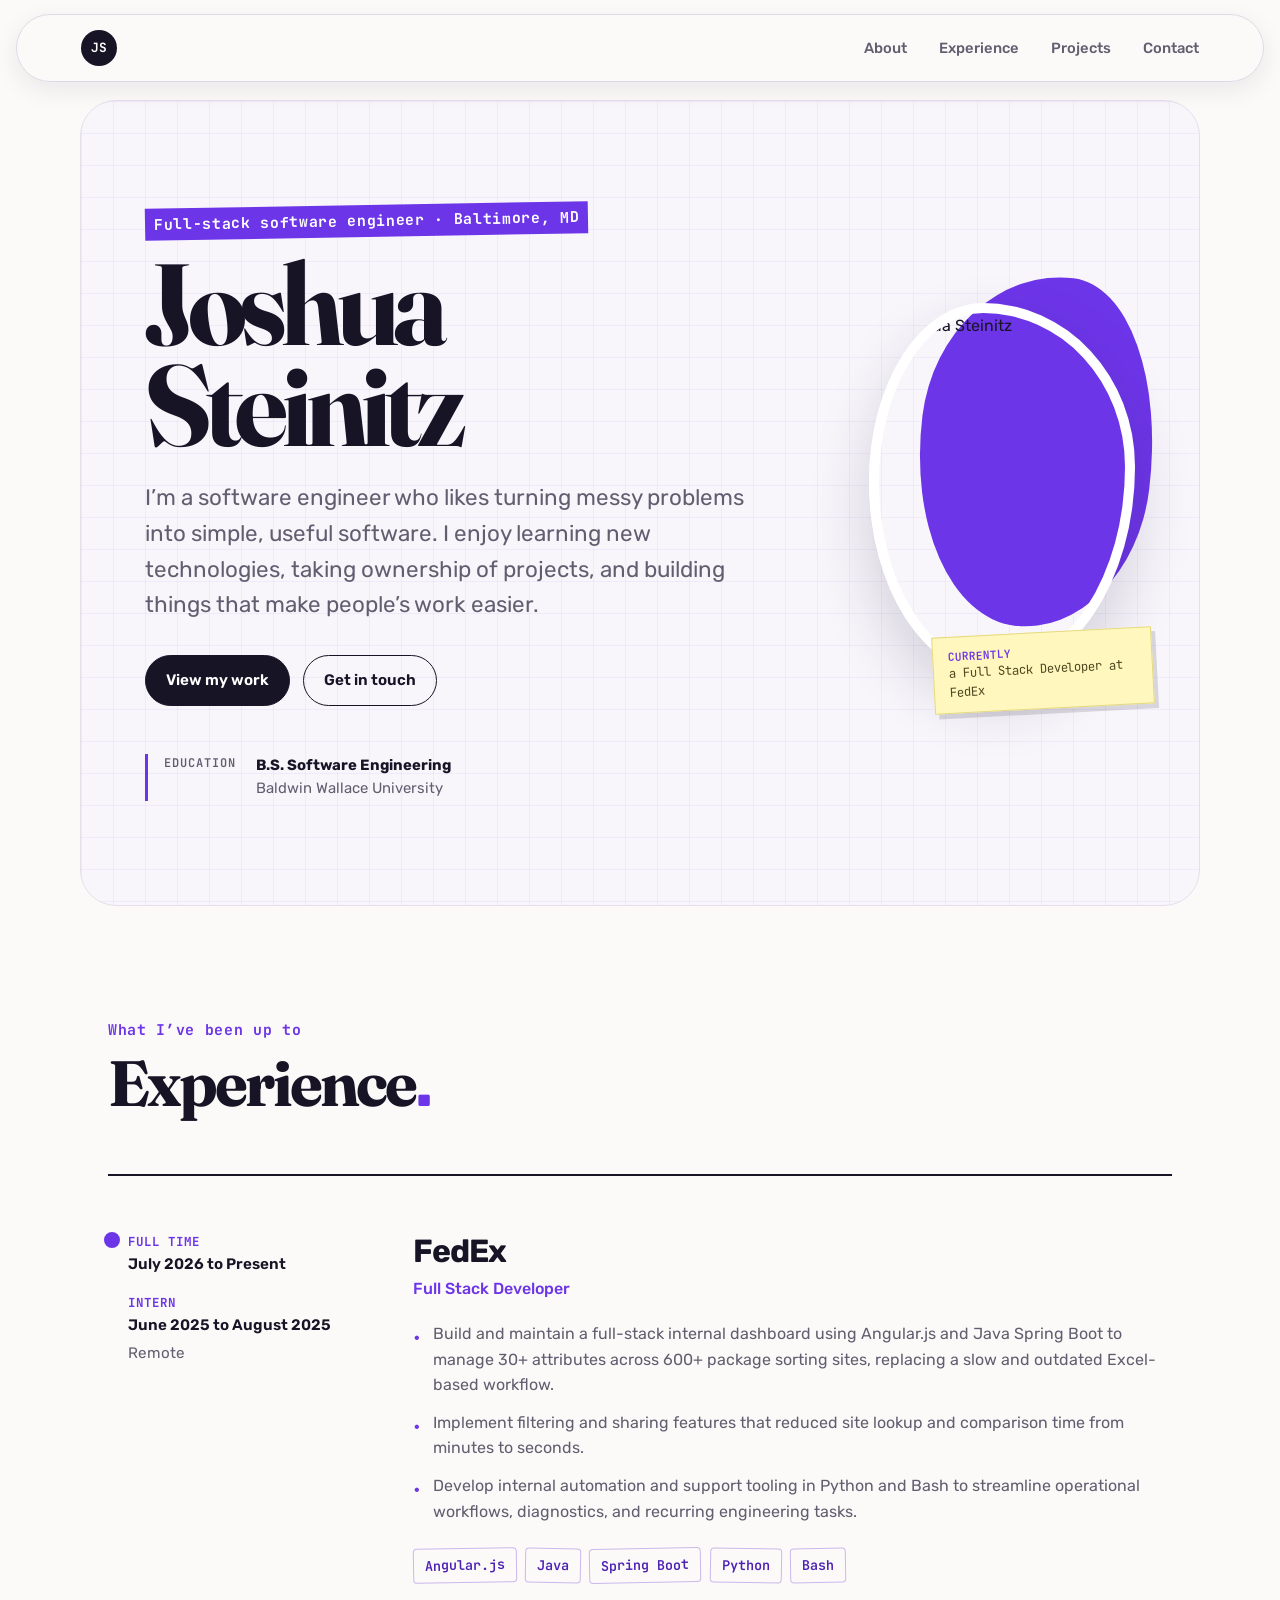
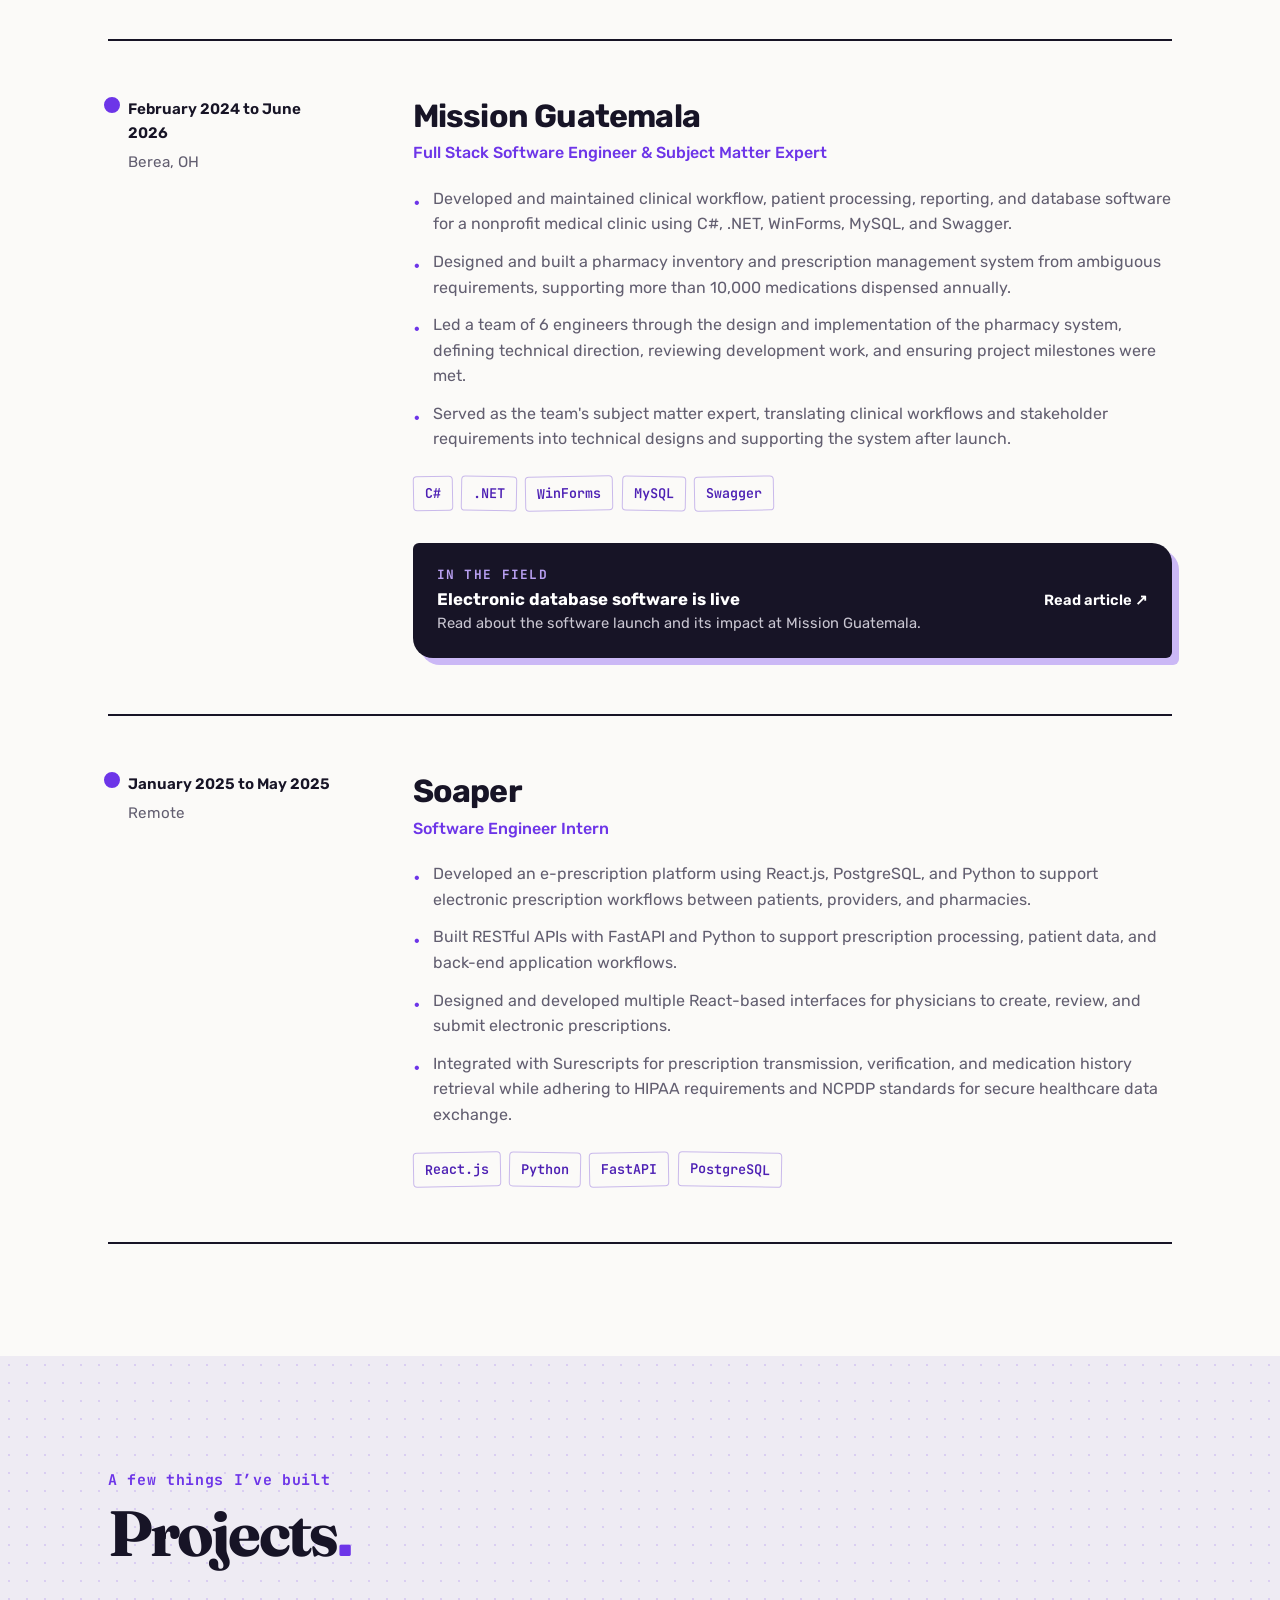
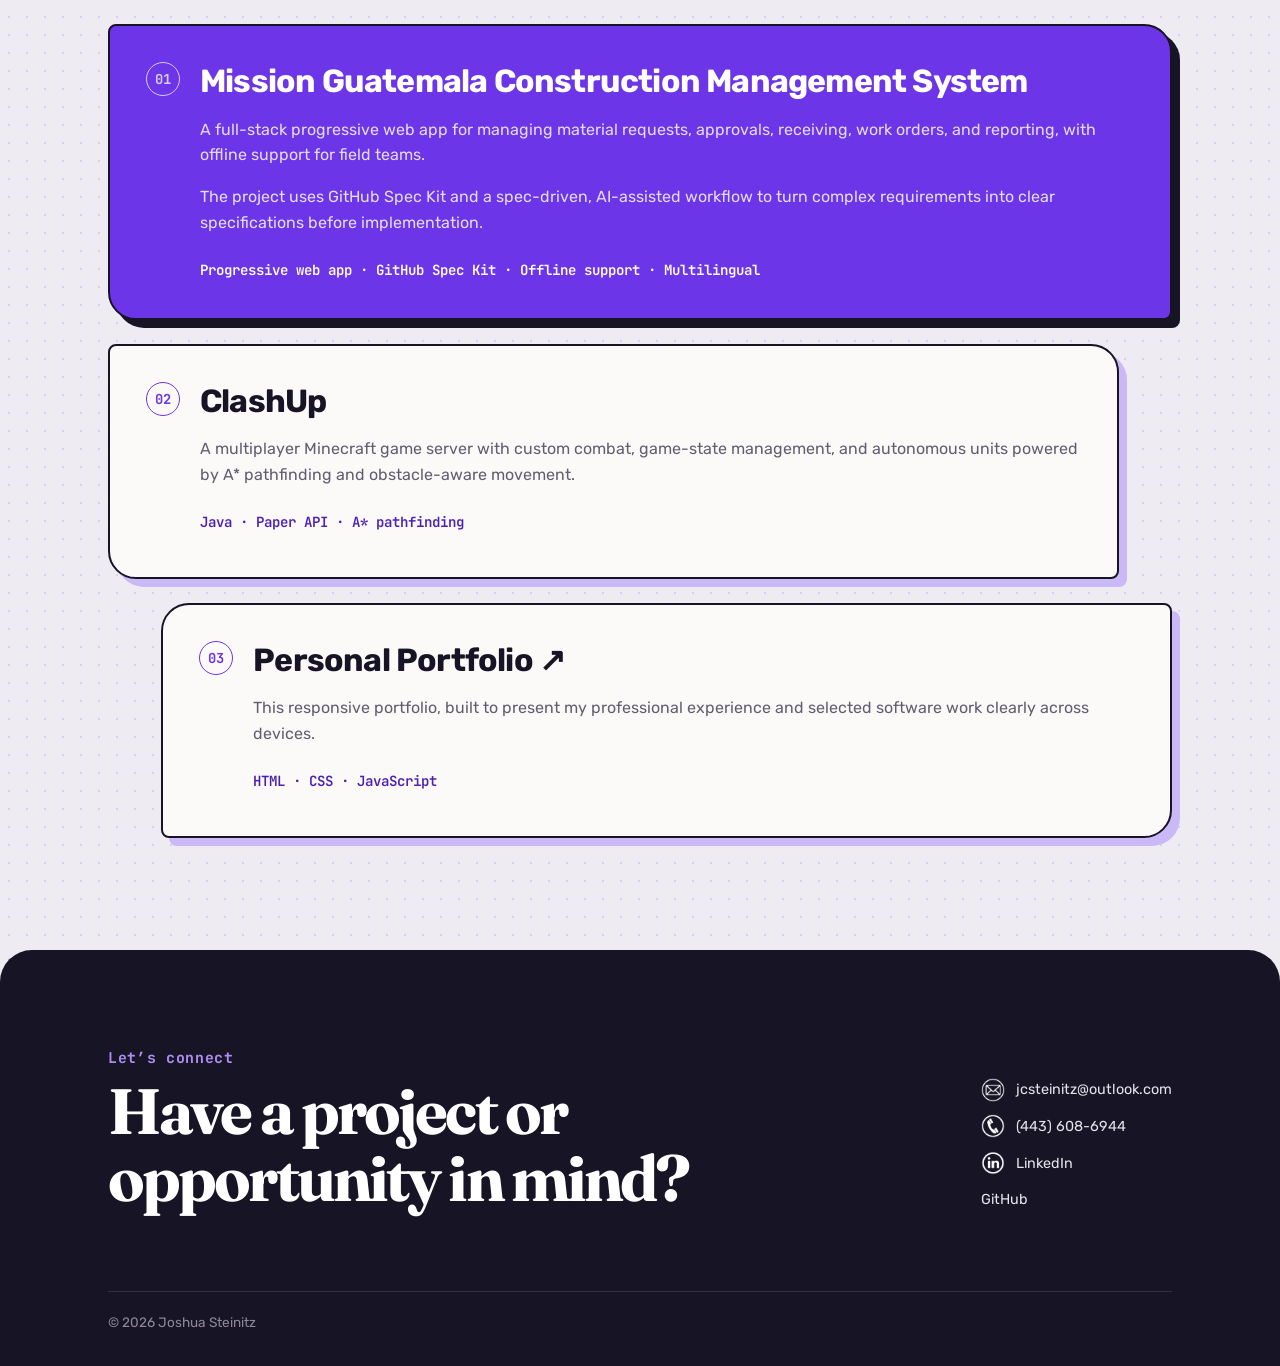
==== commit f4b632ed: "add robots, improve seo & aio" ====
--- a/index.html
+++ b/index.html
@@ -5,16 +5,43 @@
     <meta name="viewport" content="width=device-width, initial-scale=1.0" />
     <meta
       name="description"
-      content="Joshua Steinitz is a full-stack software engineer who builds useful tools for logistics, healthcare, and field teams."
-    />
-    <link rel="icon" type="image/svg+xml" href="/images/favicon.svg?v=2" />
+      content="Joshua Steinitz is a full-stack software engineer in Baltimore building logistics, healthcare, and field-operations software with Java, Python, C#, and JavaScript."
+    />
+    <meta name="author" content="Joshua Steinitz" />
+    <meta name="robots" content="index, follow, max-image-preview:large, max-snippet:-1, max-video-preview:-1" />
+    <link rel="canonical" href="https://joshuasteinitz.com/" />
+    <meta property="og:type" content="profile" />
+    <meta property="og:site_name" content="Joshua Steinitz" />
+    <meta property="og:url" content="https://joshuasteinitz.com/" />
+    <meta property="og:title" content="Joshua Steinitz | Full-Stack Software Engineer" />
+    <meta property="og:description" content="Full-stack software engineer in Baltimore building logistics, healthcare, and field-operations software." />
+    <meta property="og:image" content="https://joshuasteinitz.com/images/headshot.png" />
+    <meta property="og:image:alt" content="Joshua Steinitz" />
+    <meta property="profile:first_name" content="Joshua" />
+    <meta property="profile:last_name" content="Steinitz" />
+    <meta name="twitter:card" content="summary" />
+    <meta name="twitter:title" content="Joshua Steinitz | Full-Stack Software Engineer" />
+    <meta name="twitter:description" content="Full-stack software engineer in Baltimore building logistics, healthcare, and field-operations software." />
+    <meta name="twitter:image" content="https://joshuasteinitz.com/images/headshot.png" />
+    <link
+      rel="icon"
+      type="image/svg+xml"
+      href="/images/favicon.svg"
+    />
+    <link
+      rel="icon"
+      type="image/png"
+      href="/images/favicon-96x96.png"
+      sizes="96x96"
+    />
+    <link rel="shortcut icon" href="/favicon.ico" />
     <link
       rel="apple-touch-icon"
       sizes="180x180"
       href="/images/apple-touch-icon.png"
     />
     <link rel="manifest" href="/images/site.webmanifest" />
-    <title>Joshua Steinitz | Software Engineer</title>
+    <title>Joshua Steinitz | Full-Stack Software Engineer</title>
     <link rel="stylesheet" href="style.css" />
     <link rel="preconnect" href="https://fonts.googleapis.com" />
     <link rel="preconnect" href="https://fonts.gstatic.com" crossorigin />
@@ -22,6 +49,37 @@
       href="https://fonts.googleapis.com/css2?family=Fraunces:opsz,wght@9..144,600;9..144,700&family=JetBrains+Mono:wght@500;600&family=Rubik:wght@400;500;600;700&display=swap"
       rel="stylesheet"
     />
+    <script type="application/ld+json">
+      {
+        "@context": "https://schema.org",
+        "@type": "ProfilePage",
+        "@id": "https://joshuasteinitz.com/#profile",
+        "url": "https://joshuasteinitz.com/",
+        "name": "Joshua Steinitz | Full-Stack Software Engineer",
+        "dateModified": "2026-11-05",
+        "mainEntity": {
+          "@type": "Person",
+          "@id": "https://joshuasteinitz.com/#joshua-steinitz",
+          "name": "Joshua Steinitz",
+          "url": "https://joshuasteinitz.com/",
+          "image": "https://joshuasteinitz.com/images/headshot.png",
+          "jobTitle": "Full-Stack Software Engineer",
+          "description": "Full-stack software engineer building logistics, healthcare, and field-operations software.",
+          "homeLocation": { "@type": "Place", "name": "Baltimore, Maryland" },
+          "alumniOf": { "@type": "CollegeOrUniversity", "name": "Baldwin Wallace University" },
+          "worksFor": { "@type": "Organization", "name": "FedEx", "url": "https://www.fedex.com/" },
+          "sameAs": [
+            "https://github.com/jcsteinitz",
+            "https://www.linkedin.com/in/joshua-steinitz-ba0a35270"
+          ],
+          "knowsAbout": [
+            "Full-stack software development", "Java", "Spring Boot", "Python",
+            "C#", ".NET", "React", "Angular", "PostgreSQL", "MySQL",
+            "Healthcare software", "Logistics software", "Progressive web applications"
+          ]
+        }
+      }
+    </script>
   </head>
   <body>
     <nav class="navbar" aria-label="Primary navigation">
@@ -63,6 +121,10 @@
             src="./images/headshot.png"
             alt="Joshua Steinitz"
             id="headshot"
+            width="400"
+            height="372"
+            fetchpriority="high"
+            decoding="async"
           />
           <p class="portrait-note">
             <span>Currently</span> a Full Stack Developer at FedEx
@@ -225,7 +287,7 @@
             <h2>Projects</h2>
           </div>
           <div class="project-grid">
-            <article class="project-card project-featured">
+            <a class="project-card project-featured" href="/projects/mission-guatemala/">
               <div class="project-number">01</div>
               <div>
                 <h3>Mission Guatemala Construction Management System</h3>
@@ -244,16 +306,14 @@
                   Multilingual
                 </p>
               </div>
-            </article>
+            </a>
             <a
               class="project-card"
-              href="https://www.minehut.com/servers/clashup"
-              target="_blank"
-              rel="noopener noreferrer"
+              href="/projects/clashup/"
             >
               <div class="project-number">02</div>
               <div>
-                <h3>ClashUp <span aria-hidden="true">↗</span></h3>
+                <h3>ClashUp</h3>
                 <p>
                   A multiplayer Minecraft game server with custom combat,
                   game-state management, and autonomous units powered by A*
@@ -291,12 +351,12 @@
         </div>
         <div class="contact-links">
           <a href="mailto:jcsteinitz@outlook.com"
-            ><img src="./images/email.png" alt="" class="footer-icon" /><span
+            ><img src="./images/email.png" alt="" class="footer-icon" width="24" height="24" loading="lazy" decoding="async" /><span
               >jcsteinitz@outlook.com</span
             ></a
           >
           <a href="tel:+14436086944"
-            ><img src="./images/phone.png" alt="" class="footer-icon" /><span
+            ><img src="./images/phone.png" alt="" class="footer-icon" width="24" height="24" loading="lazy" decoding="async" /><span
               >(443) 608-6944</span
             ></a
           >
@@ -304,10 +364,11 @@
             href="https://www.linkedin.com/in/joshua-steinitz-ba0a35270"
             target="_blank"
             rel="noopener noreferrer"
-            ><img src="./images/linkedin.png" alt="" class="footer-icon" /><span
+            ><img src="./images/linkedin.png" alt="" class="footer-icon" width="24" height="24" loading="lazy" decoding="async" /><span
               >LinkedIn</span
             ></a
           >
+          <a href="https://github.com/jcsteinitz" target="_blank" rel="noopener noreferrer">GitHub</a>
         </div>
       </div>
       <p class="copyright">© <span id="year"></span> Joshua Steinitz</p>
--- a/style.css
+++ b/style.css
@@ -14,10 +14,15 @@
   padding: 0;
 }
 body {
-  background: var(--paper);
+  background: linear-gradient(
+    to bottom,
+    var(--paper) 0 calc(100% - 32rem),
+    var(--ink) calc(100% - 32rem) 100%
+  );
   color: var(--ink);
   font-family: "Rubik", sans-serif;
   line-height: 1.6;
+  overflow-x: hidden;
 }
 a {
   color: inherit;
@@ -443,6 +448,87 @@
   .copyright {
     margin-left: 28px;
     margin-right: 28px;
+  }
+}
+
+/* Project case studies */
+.case-page {
+  background: var(--paper);
+}
+.case-main {
+  margin: 0 auto;
+  max-width: 900px;
+  padding: clamp(5rem, 10vw, 8rem) 28px 7rem;
+}
+.case-main h1 {
+  font-size: clamp(3rem, 8vw, 6rem);
+  line-height: 0.98;
+  margin-bottom: 1.5rem;
+}
+.case-lede {
+  color: var(--muted);
+  font-size: clamp(1.2rem, 2.5vw, 1.55rem);
+  max-width: 760px;
+}
+.case-meta {
+  border-bottom: 1px solid var(--line);
+  border-top: 1px solid var(--line);
+  display: grid;
+  gap: 1.5rem;
+  grid-template-columns: repeat(3, minmax(0, 1fr));
+  margin: 3rem 0 4rem;
+  padding: 1.5rem 0;
+}
+.case-meta dt {
+  color: var(--accent);
+  font-family: "JetBrains Mono", monospace;
+  font-size: 0.75rem;
+  font-weight: 700;
+  margin-bottom: 0.25rem;
+  text-transform: uppercase;
+}
+.case-meta dd {
+  color: var(--muted);
+}
+.case-section {
+  margin-top: 4rem;
+}
+.case-section h2 {
+  font-size: clamp(2rem, 5vw, 3.2rem);
+  margin-bottom: 1.2rem;
+}
+.case-section h3 {
+  font-size: 1.35rem;
+  margin: 2rem 0 0.6rem;
+}
+.case-section p,
+.case-section li {
+  color: var(--muted);
+  font-size: 1.05rem;
+}
+.case-section p + p {
+  margin-top: 1rem;
+}
+.case-section ul {
+  display: grid;
+  gap: 0.7rem;
+  margin: 1rem 0 0 1.25rem;
+}
+.case-links {
+  display: flex;
+  flex-wrap: wrap;
+  gap: 0.8rem;
+  margin-top: 2rem;
+}
+.case-note {
+  background: var(--surface);
+  border-left: 4px solid var(--accent);
+  margin-top: 2rem;
+  padding: 1.25rem 1.5rem;
+}
+@media (max-width: 620px) {
+  .case-meta {
+    grid-template-columns: 1fr;
   }
 }
 
@@ -779,7 +865,19 @@
 }
 
 html {
-  background: var(--paper);
+  background: linear-gradient(
+    to bottom,
+    var(--paper) 0 50%,
+    var(--ink) 50% 100%
+  ) fixed;
+  overscroll-behavior-x: none;
+}
+
+@supports (overflow: clip) {
+  html,
+  body {
+    overflow-x: clip;
+  }
 }
 .footer {
   background-color: #eeebf3;
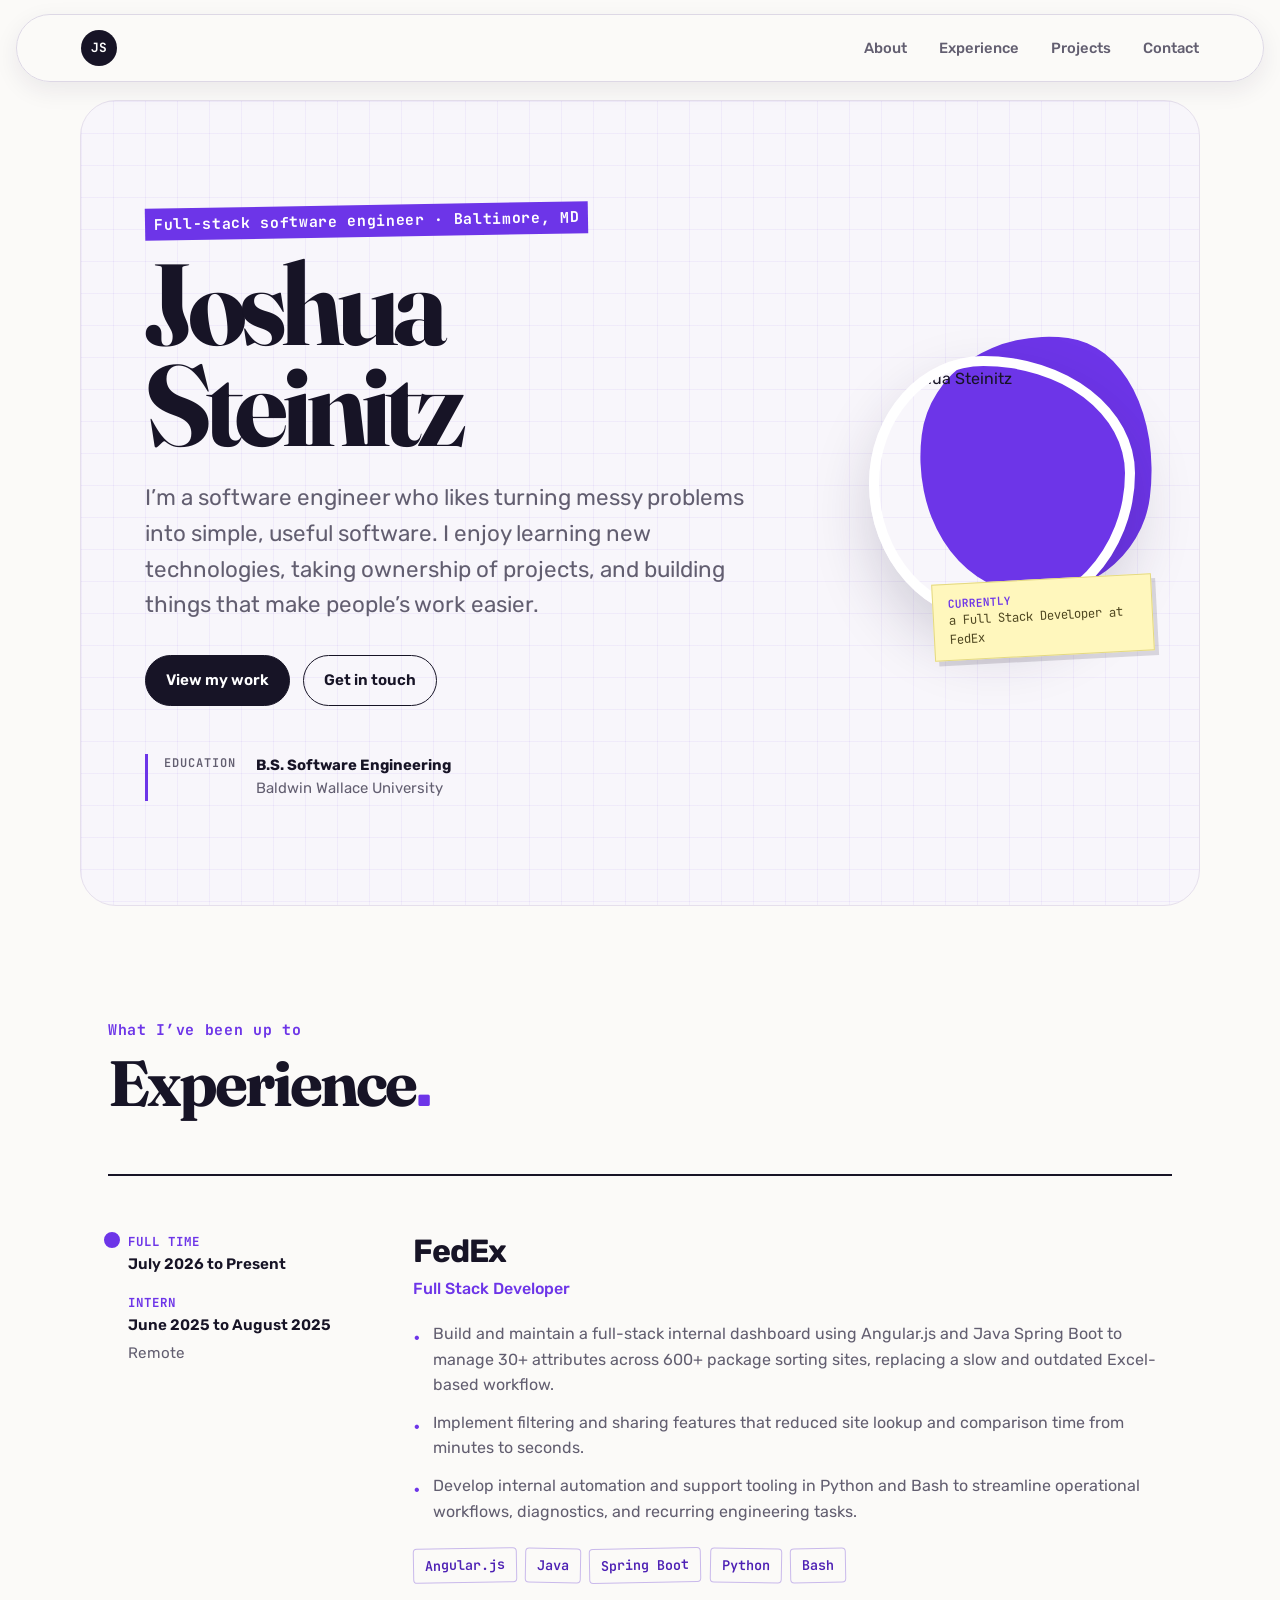
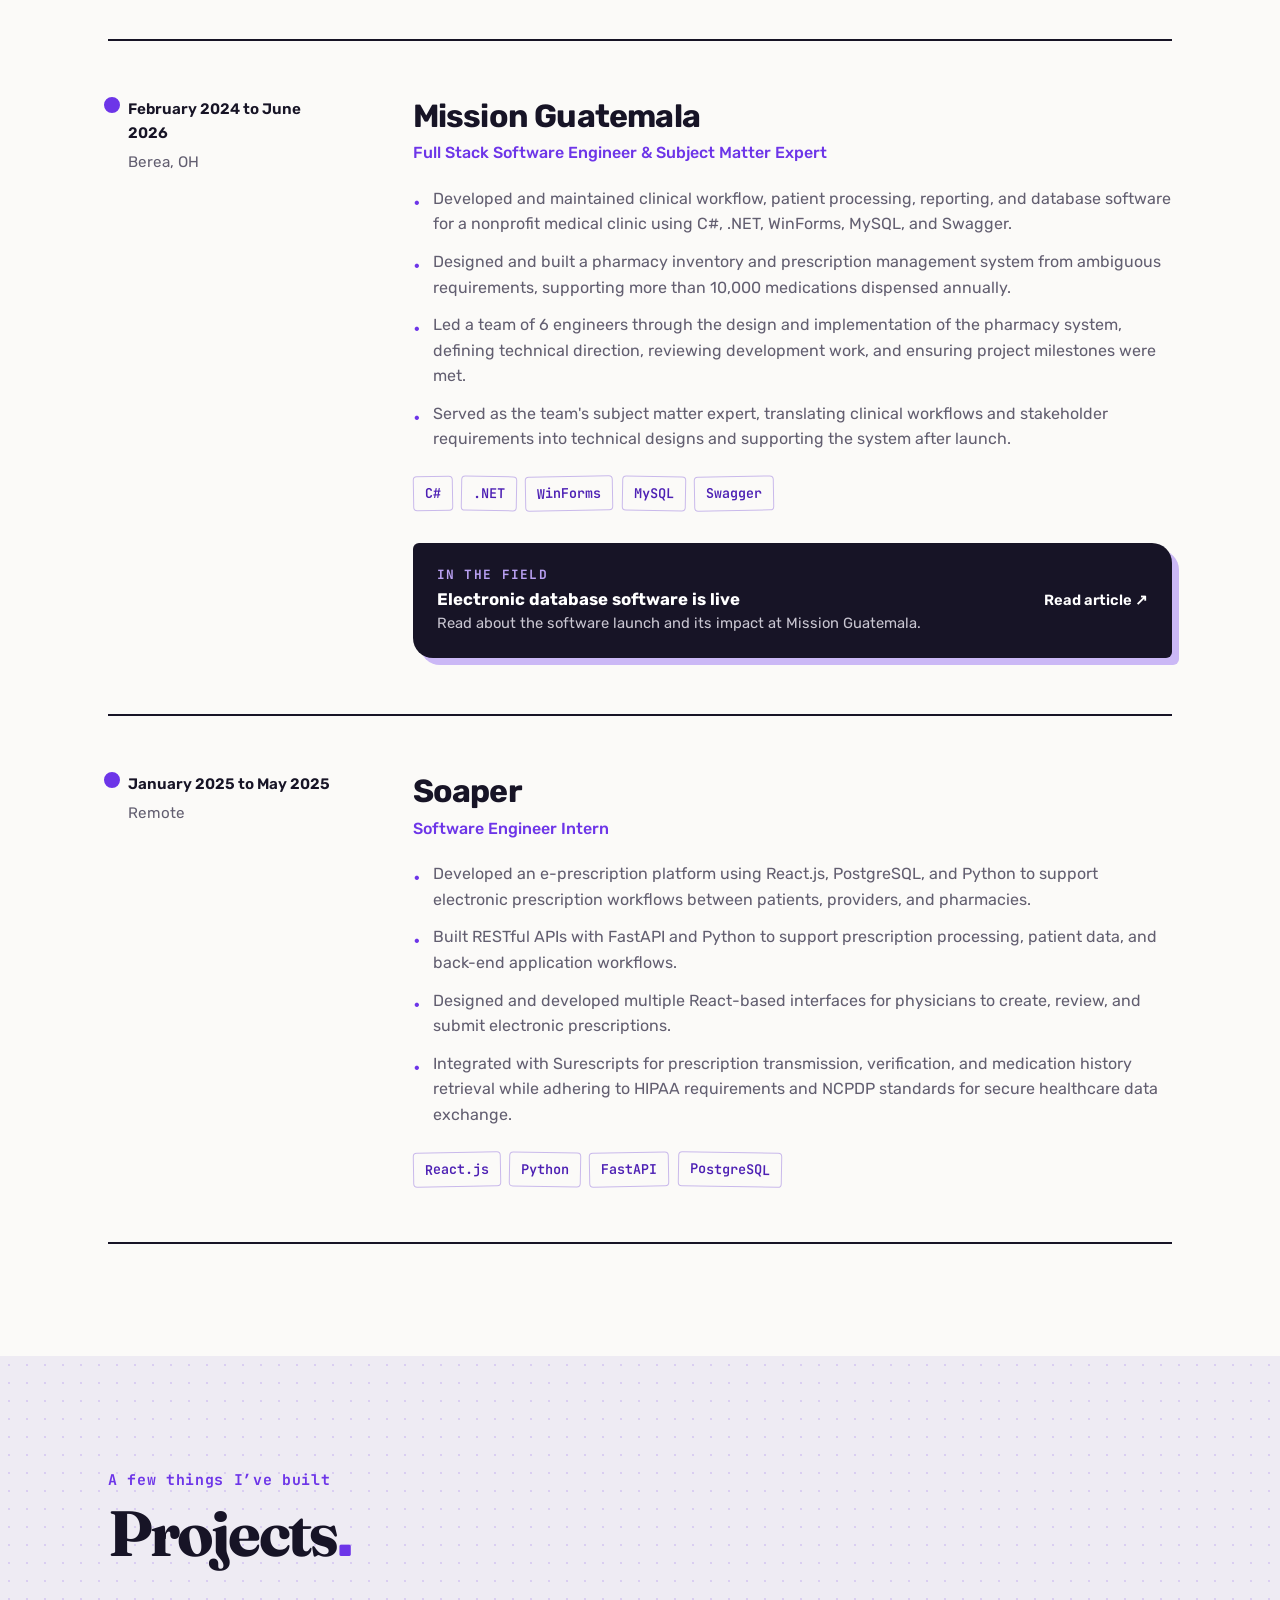
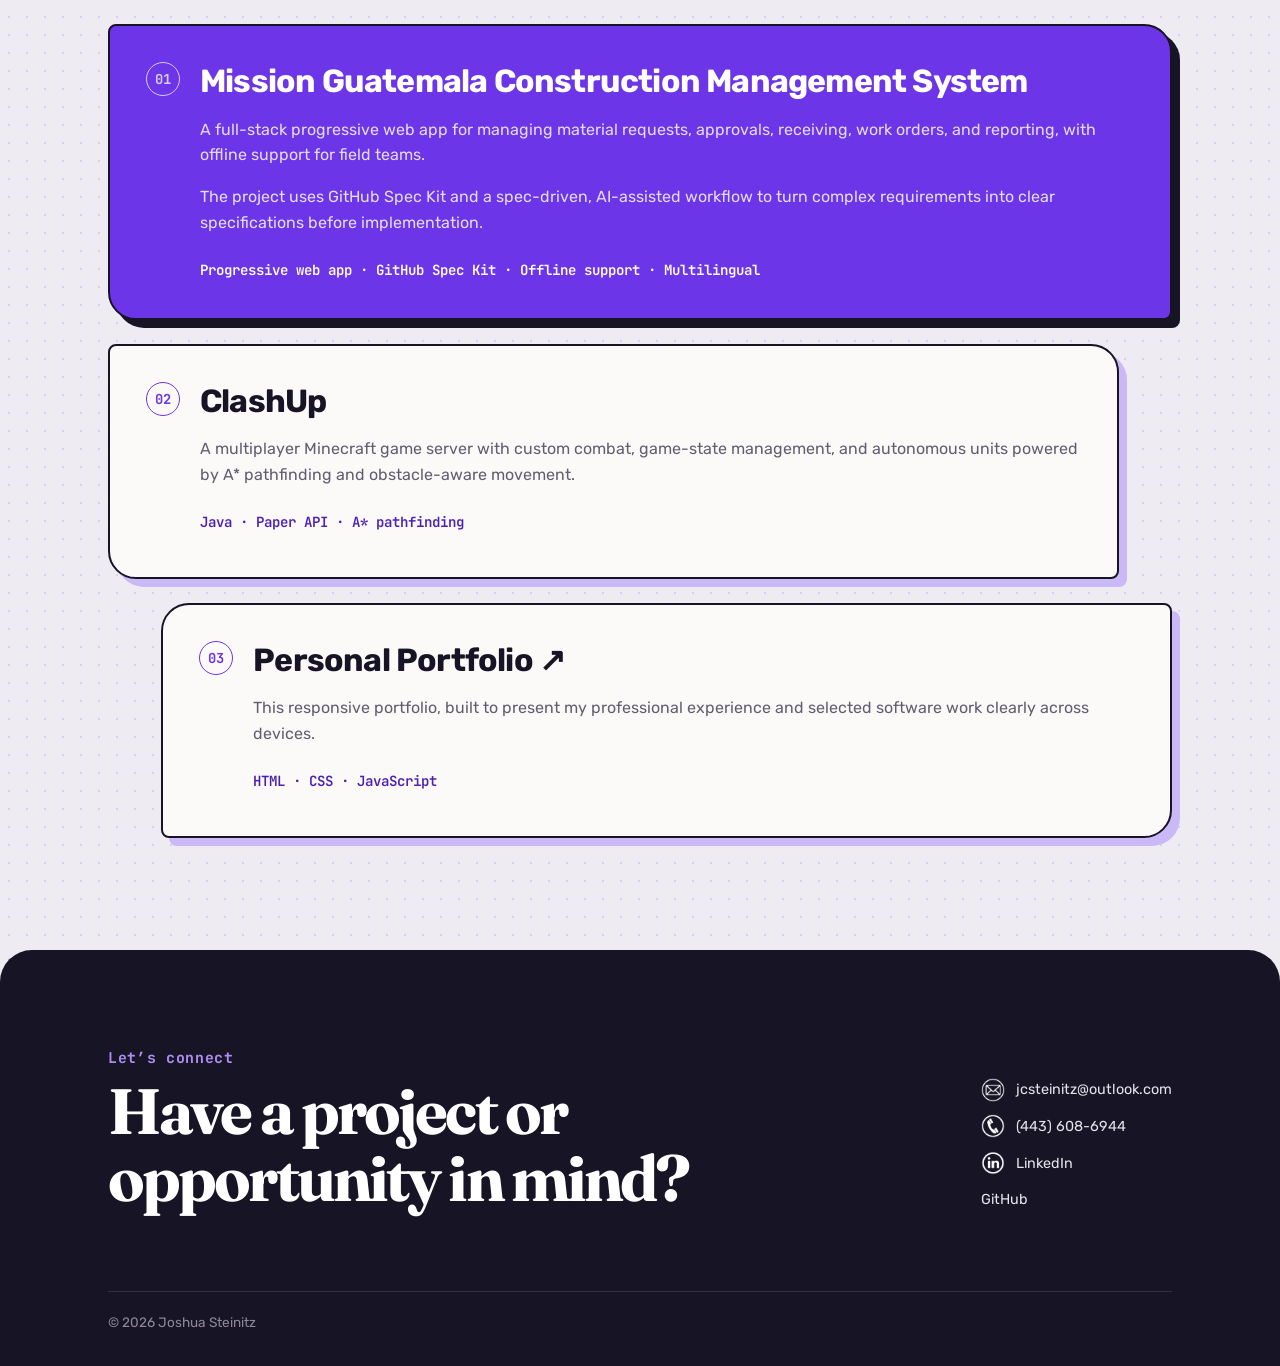
==== commit e0016e70: "fix bug" ====
--- a/index.html
+++ b/index.html
@@ -121,10 +121,6 @@
             src="./images/headshot.png"
             alt="Joshua Steinitz"
             id="headshot"
-            width="400"
-            height="372"
-            fetchpriority="high"
-            decoding="async"
           />
           <p class="portrait-note">
             <span>Currently</span> a Full Stack Developer at FedEx
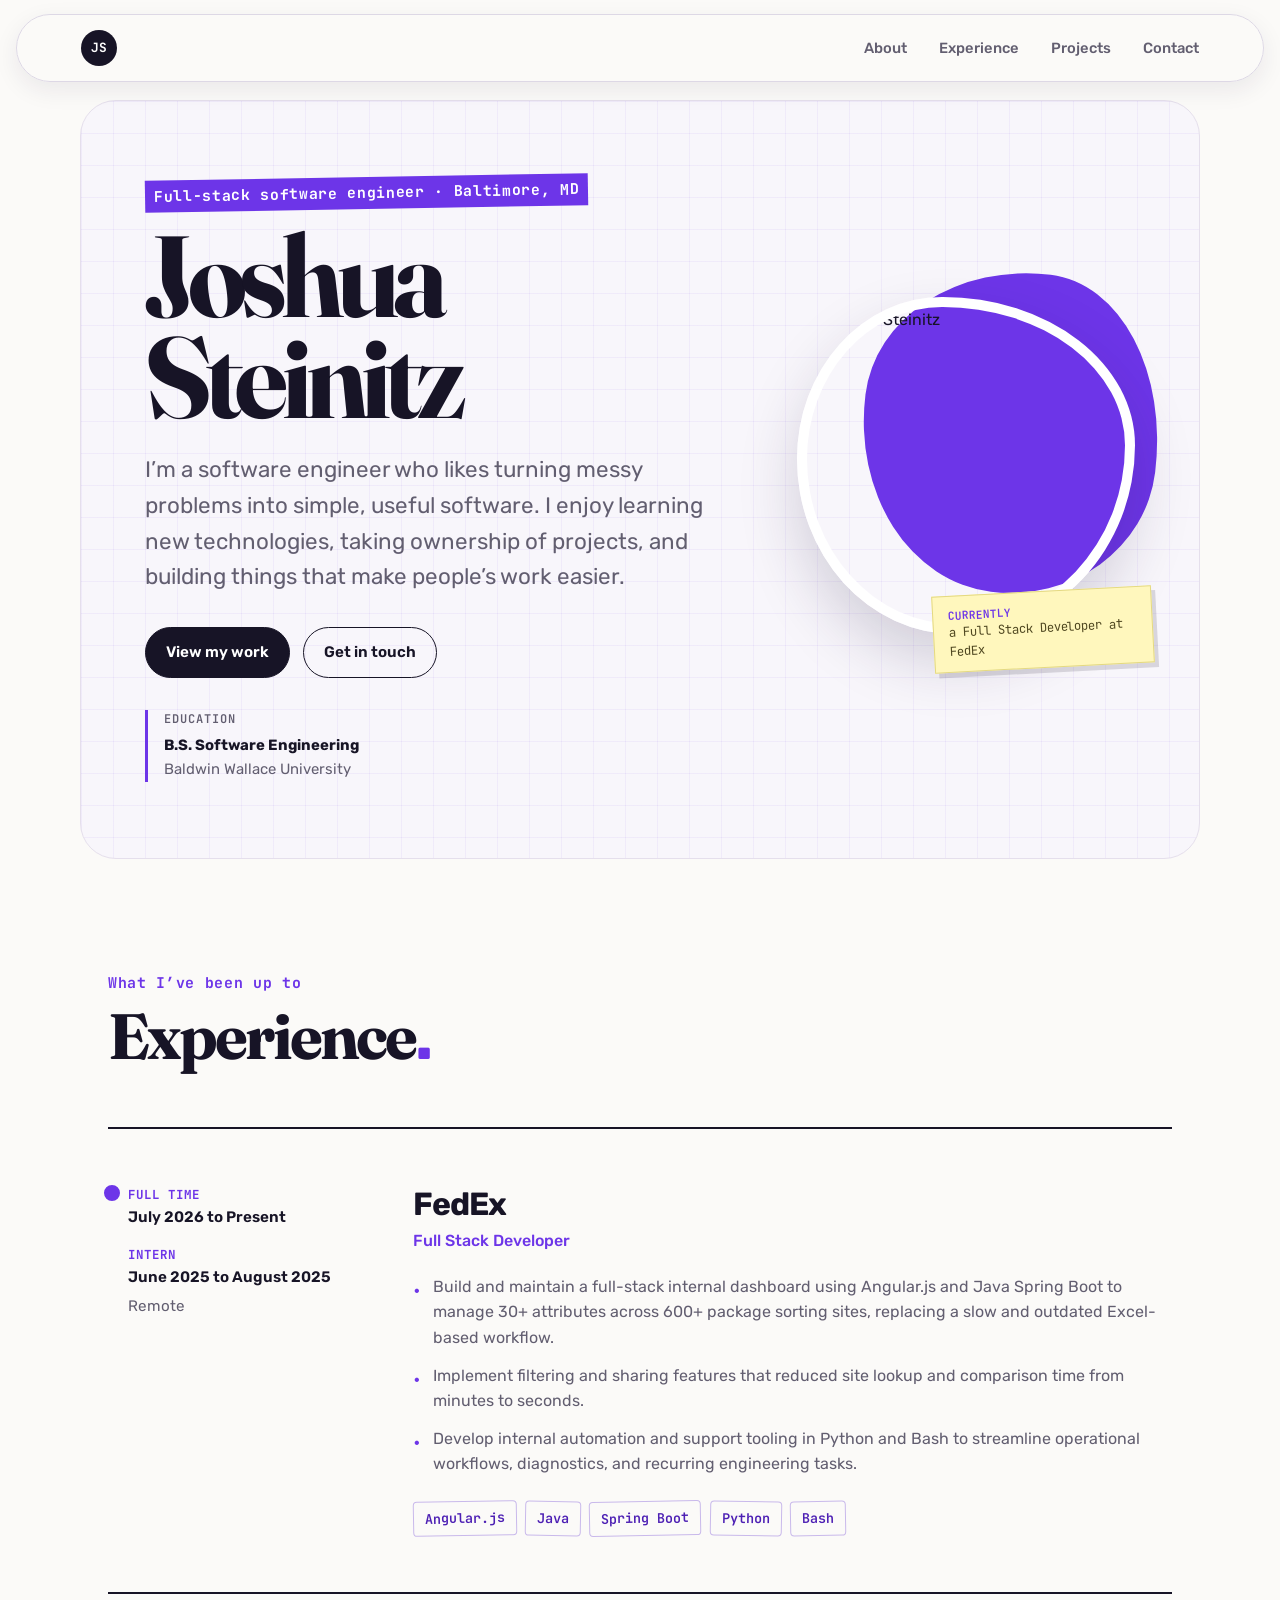
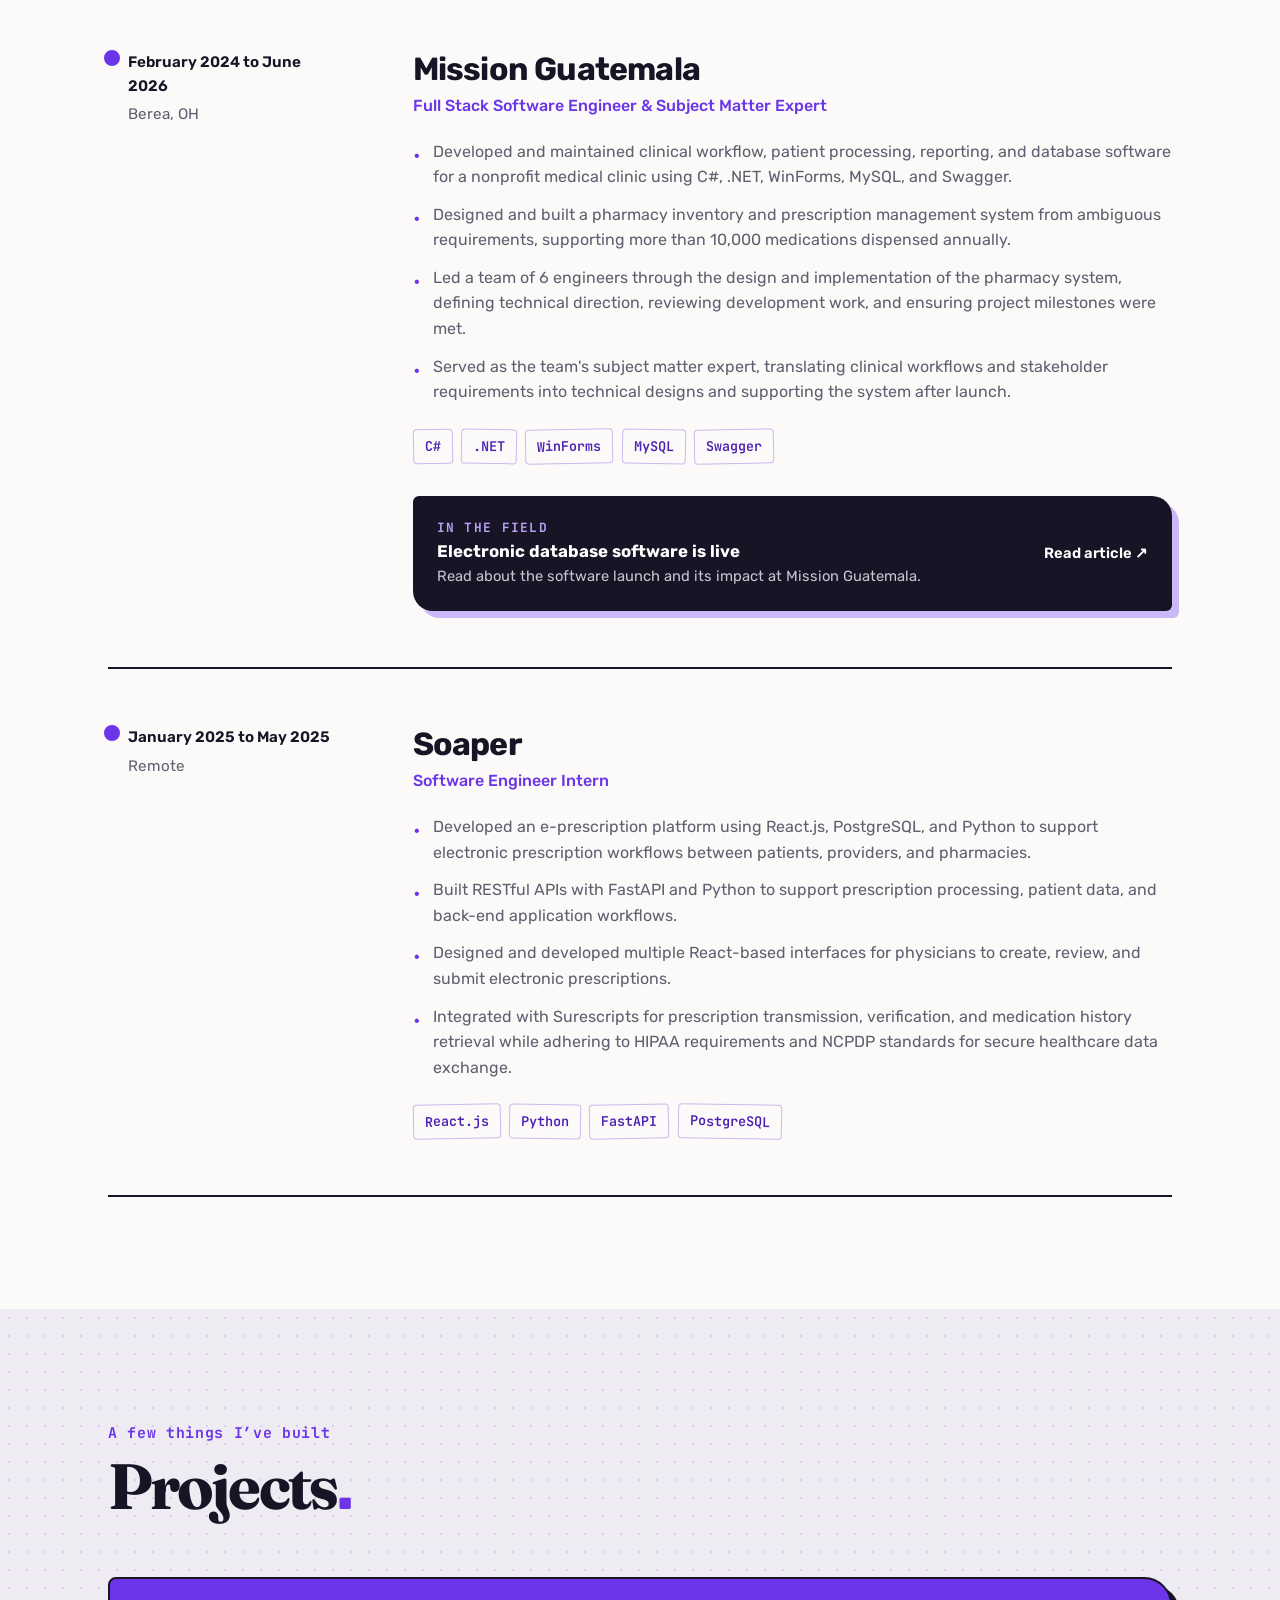
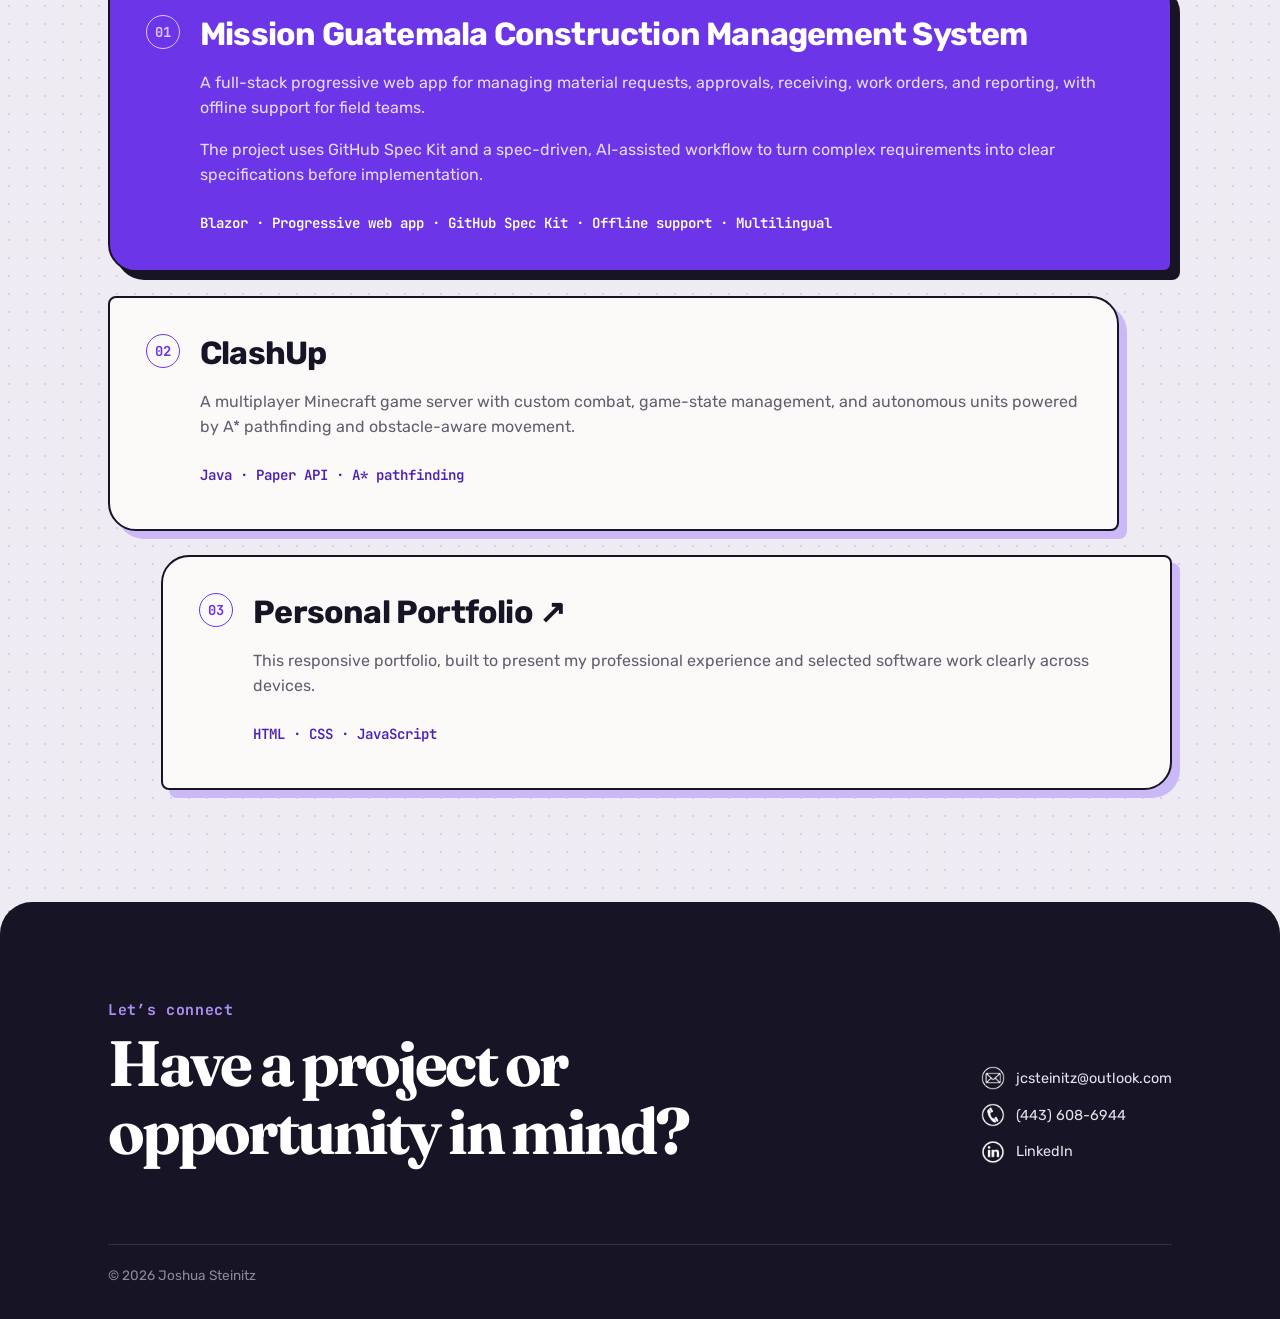
==== commit bde3fbc7: "fix links" ====
--- a/index.html
+++ b/index.html
@@ -75,7 +75,7 @@
           "knowsAbout": [
             "Full-stack software development", "Java", "Spring Boot", "Python",
             "C#", ".NET", "React", "Angular", "PostgreSQL", "MySQL",
-            "Healthcare software", "Logistics software", "Progressive web applications"
+            "Healthcare software", "Logistics software", "Blazor", "Progressive web applications"
           ]
         }
       }
@@ -283,7 +283,7 @@
             <h2>Projects</h2>
           </div>
           <div class="project-grid">
-            <a class="project-card project-featured" href="/projects/mission-guatemala/">
+            <a class="project-card project-featured" href="projects/mission-guatemala/index.html">
               <div class="project-number">01</div>
               <div>
                 <h3>Mission Guatemala Construction Management System</h3>
@@ -298,14 +298,14 @@
                   specifications before implementation.
                 </p>
                 <p class="project-tech">
-                  Progressive web app · GitHub Spec Kit · Offline support ·
-                  Multilingual
+                  Blazor · Progressive web app · GitHub Spec Kit · Offline
+                  support · Multilingual
                 </p>
               </div>
             </a>
             <a
               class="project-card"
-              href="/projects/clashup/"
+              href="projects/clashup/index.html"
             >
               <div class="project-number">02</div>
               <div>
@@ -364,7 +364,6 @@
               >LinkedIn</span
             ></a
           >
-          <a href="https://github.com/jcsteinitz" target="_blank" rel="noopener noreferrer">GitHub</a>
         </div>
       </div>
       <p class="copyright">© <span id="year"></span> Joshua Steinitz</p>
--- a/style.css
+++ b/style.css
@@ -85,8 +85,8 @@
 .hero {
   align-items: center;
   display: grid;
-  gap: clamp(3rem, 8vw, 7rem);
-  grid-template-columns: minmax(0, 1.4fr) minmax(260px, 0.6fr);
+  gap: clamp(3rem, 7vw, 6rem);
+  grid-template-columns: minmax(0, 1.25fr) minmax(290px, 0.75fr);
   min-height: calc(100vh - 68px);
   padding-bottom: 7rem;
   padding-top: 6rem;
@@ -154,7 +154,7 @@
 }
 .portrait-wrap {
   margin: auto;
-  max-width: 330px;
+  max-width: 360px;
   position: relative;
   width: 100%;
 }
@@ -923,3 +923,19 @@
   margin-top: 1.5rem;
   padding-top: 0;
 }
+
+@media (min-width: 761px) {
+  .hero {
+    min-height: 680px;
+    padding-bottom: 4.75rem;
+    padding-top: 4.75rem;
+  }
+  .education {
+    display: block;
+    margin-top: 2rem;
+  }
+  .education-label {
+    display: block;
+    margin-bottom: 0.35rem;
+  }
+}
